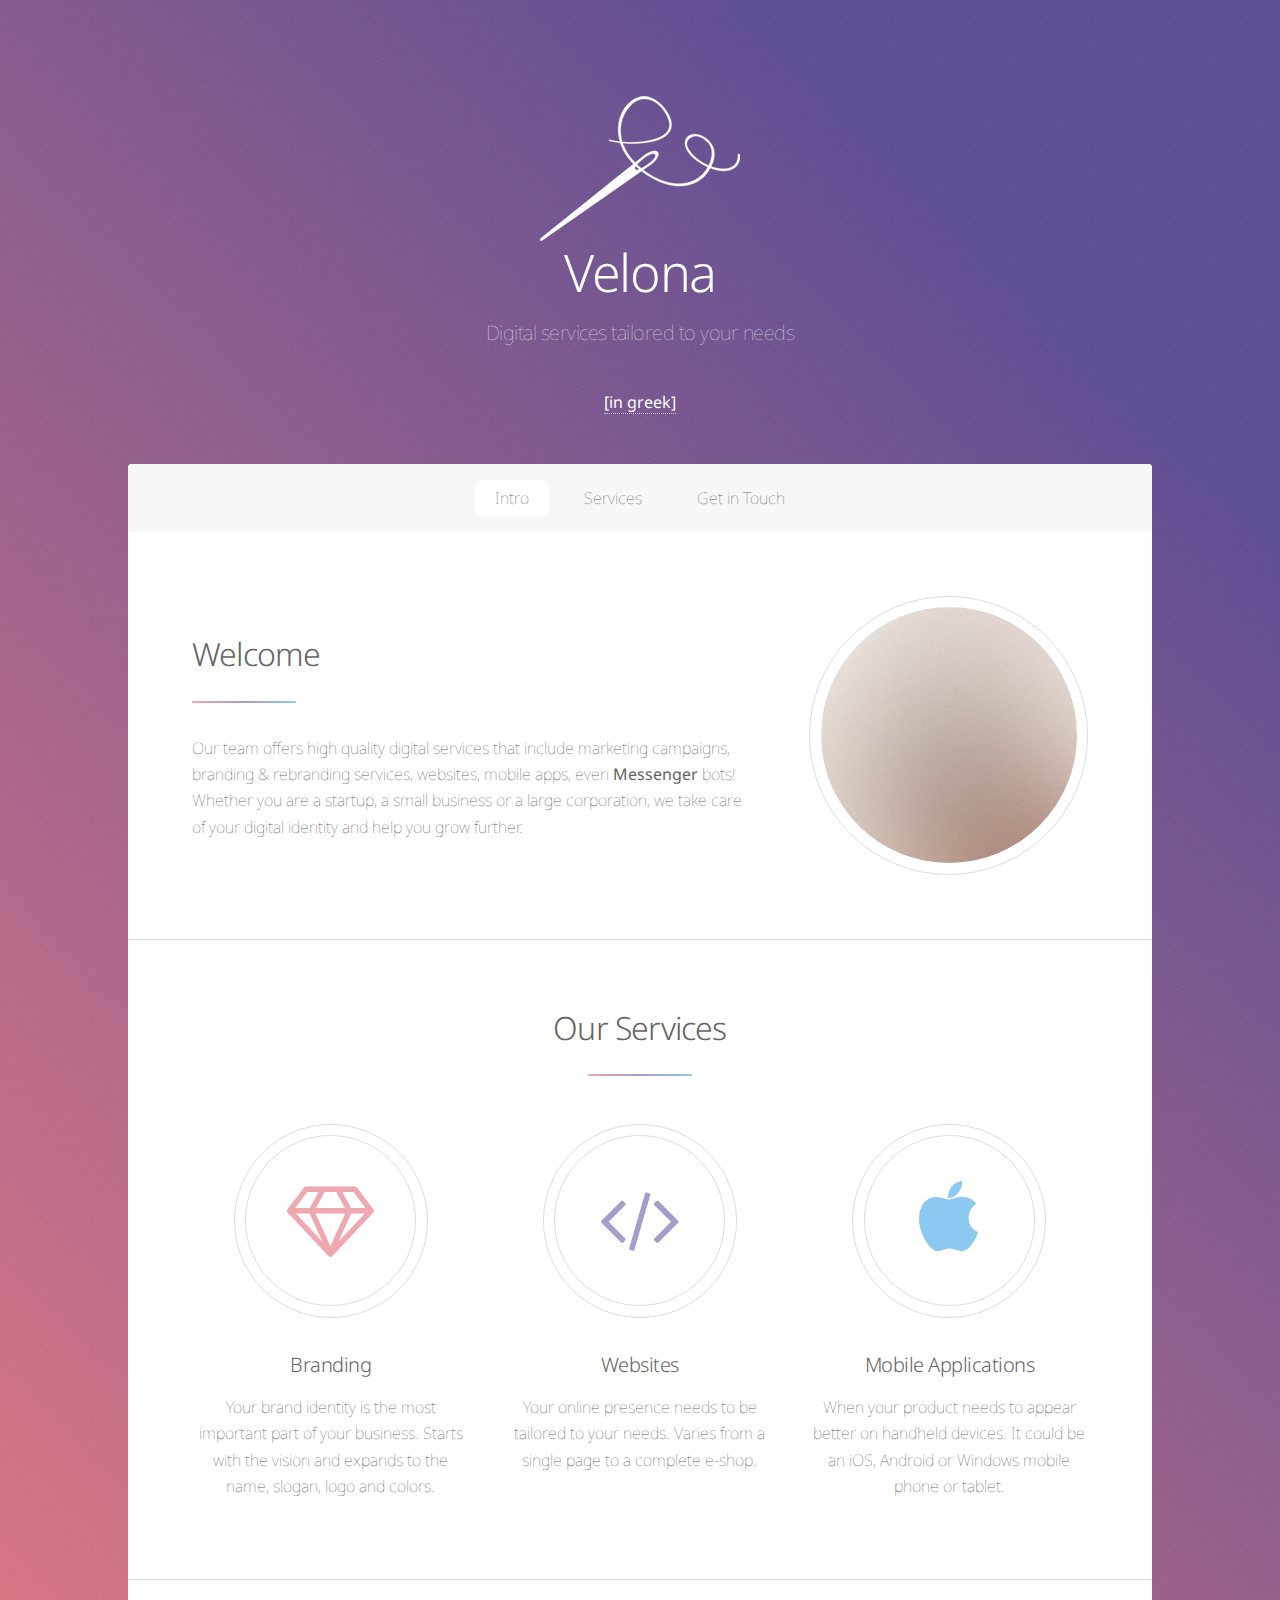
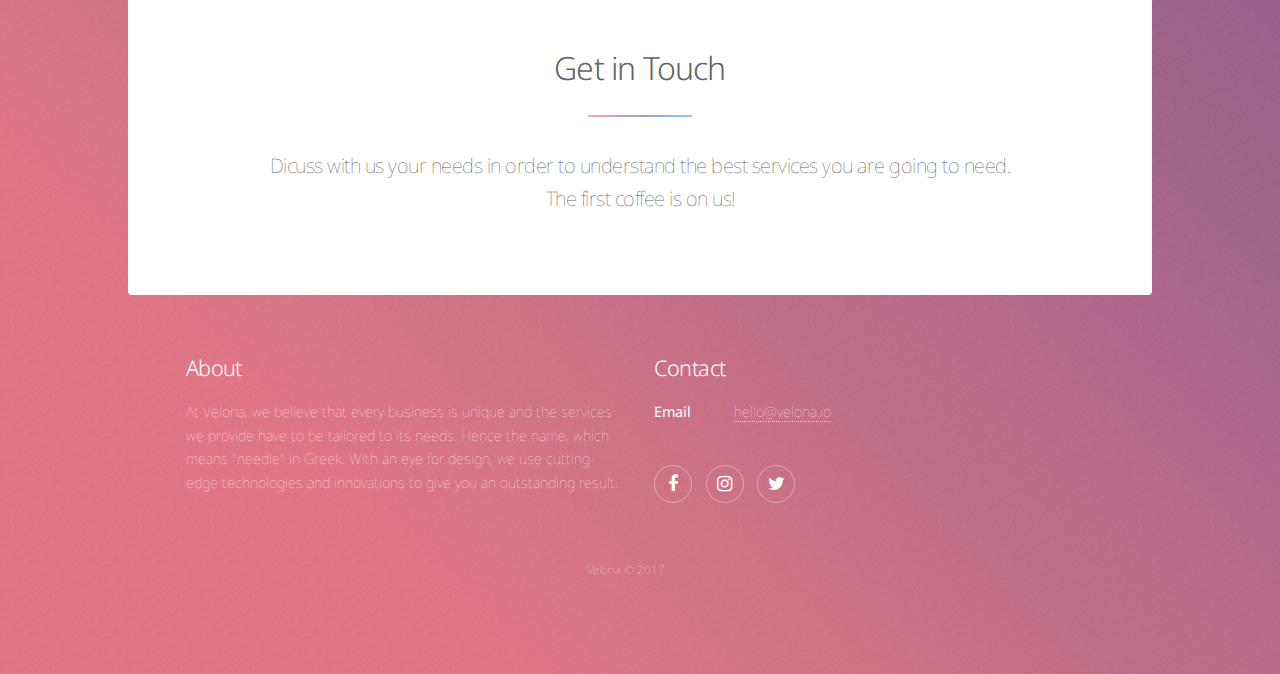
==== en/index.html @ feb86cc7 "Initial commit." ====
<!DOCTYPE HTML>
<html>
	<head>
		<title>Velona &bull; Tailored Digital Services</title>
		<meta charset="utf-8" />
		<meta name="viewport" content="width=device-width, initial-scale=1" />
		<!--[if lte IE 8]><script src="../assets/js/ie/html5shiv.js"></script><![endif]-->
		<link rel="stylesheet" href="../assets/css/main.css" />
		<!--[if lte IE 9]><link rel="stylesheet" href="../assets/css/ie9.css" /><![endif]-->
		<!--[if lte IE 8]><link rel="stylesheet" href="../assets/css/ie8.css" /><![endif]-->
	</head>
	<body>

		<!-- Wrapper -->
			<div id="wrapper">

				<!-- Header -->
					<header id="header" class="alt">
						<span class="logo"><img src="../images/logo.png" alt="" /></span>
						<h1>Velona</h1>
						<p>Digital services tailored to your needs</p>
						<a href="../index.html"><strong>[in greek]</strong></a>
					</header>

				<!-- Nav -->
					<nav id="nav">
						<ul>
							<li><a href="#intro" class="active">Intro</a></li>
							<li><a href="#first">Services</a></li>
							<li><a href="#cta">Get in Touch</a></li>
						</ul>
					</nav>

				<!-- Main -->
					<div id="main">

						<!-- Introduction -->
							<section id="intro" class="main">
								<div class="spotlight">
									<div class="content">
										<header class="major">
											<h2>Welcome</h2>
										</header>
										<p>Our team offers high quality digital services that include marketing campaigns, branding & rebranding services,
										websites, mobile apps, even <b>Messenger</b> bots! Whether you are a startup, a small business or a large corporation, we take care of your digital identity and help you grow further.</p>
									</div>
									<span class="image"><img src="../images/pic01.jpg" alt="" /></span>
								</div>
							</section>

						<!-- First Section -->
							<section id="first" class="main special">
								<header class="major">
									<h2>Our Services</h2>
								</header>
								<ul class="features">
									<li>
										<span class="icon major style1 fa-diamond"></span>
										<h3>Branding</h3>
										<p>Your brand identity is the most important part of your business. Starts with the vision and expands to the name, slogan, logo and colors.</p>
									</li>
									<li>
										<span class="icon major style3 fa-code"></span>
										<h3>Websites</h3>
										<p>Your online presence needs to be tailored to your needs. Varies from a single page to a complete e-shop.</p>
									</li>
									<li>
										<span class="icon major style5 fa-apple"></span>
										<h3>Mobile Applications</h3>
										<p>When your product needs to appear better on handheld devices. It could be an iOS, Android or Windows mobile phone or tablet.</p>
									</li>
								</ul>
								<footer class="major">
									<!-- <ul class="actions">
										<li><a href="generic.html" class="button special">Learn More</a></li>
									</ul> -->
								</footer>
							</section>

						<!-- Second Section -->

						<!-- Get Started -->
							<section id="cta" class="main special">
								<header class="major">
									<h2>Get in Touch</h2>
									<p>Dicuss with us your needs in order to understand the best services you are going to need.<br>The first coffee is on us!</p>
								</header>
								<footer class="major">
								</footer>
							</section>

					</div>

				<!-- Footer -->
					<footer id="footer">
						<section>
							<h2>About</h2>
							<p>At Velona, we believe that every business is unique and the services we provide have to be tailored to its needs. Hence the name, which means "needle" in Greek. With an eye for design, we use cutting-edge technologies and innovations to give you an outstanding result.</p>
						</section>
						<section>
							<h2>Contact</h2>
							<dl class="alt">
								<dt>Email</dt>
								<dd><a href="#">hello@velona.io</a></dd>
							</dl>
							<ul class="icons">
								<li><a href="https://www.facebook.com/velonaio" class="icon fa-facebook alt"><span class="label">Facebook</span></a></li>
								<li><a href="#" class="icon fa-instagram alt"><span class="label">Instagram</span></a></li>
								<li><a href="#" class="icon fa-twitter alt"><span class="label">Twitter</span></a></li>
							</ul>
						</section>
						<p class="copyright">Velona &copy; 2017</p>
					</footer>

			</div>

		<!-- Scripts -->
			<script src="../assets/js/jquery.min.js"></script>
			<script src="../assets/js/jquery.scrollex.min.js"></script>
			<script src="../assets/js/jquery.scrolly.min.js"></script>
			<script src="../assets/js/skel.min.js"></script>
			<script src="../assets/js/util.js"></script>
			<!--[if lte IE 8]><script src="../assets/js/ie/respond.min.js"></script><![endif]-->
			<script src="../assets/js/main.js"></script>

	</body>
</html>
---- assets/css/main.css ----
@import url(font-awesome.min.css);
@import url('https://fonts.googleapis.com/css?family=Noto+Sans');

/*
	Stellar by HTML5 UP
	html5up.net | @ajlkn
	Free for personal and commercial use under the CCA 3.0 license (html5up.net/license)
*/

/* Reset */

	html, body, div, span, applet, object, iframe, h1, h2, h3, h4, h5, h6, p, blockquote, pre, a, abbr, acronym, address, big, cite, code, del, dfn, em, img, ins, kbd, q, s, samp, small, strike, strong, sub, sup, tt, var, b, u, i, center, dl, dt, dd, ol, ul, li, fieldset, form, label, legend, table, caption, tbody, tfoot, thead, tr, th, td, article, aside, canvas, details, embed, figure, figcaption, footer, header, hgroup, menu, nav, output, ruby, section, summary, time, mark, audio, video {
		margin: 0;
		padding: 0;
		border: 0;
		font-size: 100%;
		font: inherit;
		vertical-align: baseline;
	}

	article, aside, details, figcaption, figure, footer, header, hgroup, menu, nav, section {
		display: block;
	}

	body {
		line-height: 1;
	}

	ol, ul {
		list-style: none;
	}

	blockquote, q {
		quotes: none;
	}

	blockquote:before, blockquote:after, q:before, q:after {
		content: '';
		content: none;
	}

	table {
		border-collapse: collapse;
		border-spacing: 0;
	}

	body {
		-webkit-text-size-adjust: none;
	}

/* Box Model */

	*, *:before, *:after {
		-moz-box-sizing: border-box;
		-webkit-box-sizing: border-box;
		box-sizing: border-box;
	}

/* Grid */

	.row {
		border-bottom: solid 1px transparent;
		-moz-box-sizing: border-box;
		-webkit-box-sizing: border-box;
		box-sizing: border-box;
	}

	.row > * {
		float: left;
		-moz-box-sizing: border-box;
		-webkit-box-sizing: border-box;
		box-sizing: border-box;
	}

	.row:after, .row:before {
		content: '';
		display: block;
		clear: both;
		height: 0;
	}

	.row.uniform > * > :first-child {
		margin-top: 0;
	}

	.row.uniform > * > :last-child {
		margin-bottom: 0;
	}

	.row.\30 \25 > * {
		padding: 0 0 0 0em;
	}

	.row.\30 \25 {
		margin: 0 0 -1px 0em;
	}

	.row.uniform.\30 \25 > * {
		padding: 0em 0 0 0em;
	}

	.row.uniform.\30 \25 {
		margin: 0em 0 -1px 0em;
	}

	.row > * {
		padding: 0 0 0 1.5em;
	}

	.row {
		margin: 0 0 -1px -1.5em;
	}

	.row.uniform > * {
		padding: 1.5em 0 0 1.5em;
	}

	.row.uniform {
		margin: -1.5em 0 -1px -1.5em;
	}

	.row.\32 00\25 > * {
		padding: 0 0 0 3em;
	}

	.row.\32 00\25 {
		margin: 0 0 -1px -3em;
	}

	.row.uniform.\32 00\25 > * {
		padding: 3em 0 0 3em;
	}

	.row.uniform.\32 00\25 {
		margin: -3em 0 -1px -3em;
	}

	.row.\31 50\25 > * {
		padding: 0 0 0 2.25em;
	}

	.row.\31 50\25 {
		margin: 0 0 -1px -2.25em;
	}

	.row.uniform.\31 50\25 > * {
		padding: 2.25em 0 0 2.25em;
	}

	.row.uniform.\31 50\25 {
		margin: -2.25em 0 -1px -2.25em;
	}

	.row.\35 0\25 > * {
		padding: 0 0 0 0.75em;
	}

	.row.\35 0\25 {
		margin: 0 0 -1px -0.75em;
	}

	.row.uniform.\35 0\25 > * {
		padding: 0.75em 0 0 0.75em;
	}

	.row.uniform.\35 0\25 {
		margin: -0.75em 0 -1px -0.75em;
	}

	.row.\32 5\25 > * {
		padding: 0 0 0 0.375em;
	}

	.row.\32 5\25 {
		margin: 0 0 -1px -0.375em;
	}

	.row.uniform.\32 5\25 > * {
		padding: 0.375em 0 0 0.375em;
	}

	.row.uniform.\32 5\25 {
		margin: -0.375em 0 -1px -0.375em;
	}

	.\31 2u, .\31 2u\24 {
		width: 100%;
		clear: none;
		margin-left: 0;
	}

	.\31 1u, .\31 1u\24 {
		width: 91.6666666667%;
		clear: none;
		margin-left: 0;
	}

	.\31 0u, .\31 0u\24 {
		width: 83.3333333333%;
		clear: none;
		margin-left: 0;
	}

	.\39 u, .\39 u\24 {
		width: 75%;
		clear: none;
		margin-left: 0;
	}

	.\38 u, .\38 u\24 {
		width: 66.6666666667%;
		clear: none;
		margin-left: 0;
	}

	.\37 u, .\37 u\24 {
		width: 58.3333333333%;
		clear: none;
		margin-left: 0;
	}

	.\36 u, .\36 u\24 {
		width: 50%;
		clear: none;
		margin-left: 0;
	}

	.\35 u, .\35 u\24 {
		width: 41.6666666667%;
		clear: none;
		margin-left: 0;
	}

	.\34 u, .\34 u\24 {
		width: 33.3333333333%;
		clear: none;
		margin-left: 0;
	}

	.\33 u, .\33 u\24 {
		width: 25%;
		clear: none;
		margin-left: 0;
	}

	.\32 u, .\32 u\24 {
		width: 16.6666666667%;
		clear: none;
		margin-left: 0;
	}

	.\31 u, .\31 u\24 {
		width: 8.3333333333%;
		clear: none;
		margin-left: 0;
	}

	.\31 2u\24 + *,
	.\31 1u\24 + *,
	.\31 0u\24 + *,
	.\39 u\24 + *,
	.\38 u\24 + *,
	.\37 u\24 + *,
	.\36 u\24 + *,
	.\35 u\24 + *,
	.\34 u\24 + *,
	.\33 u\24 + *,
	.\32 u\24 + *,
	.\31 u\24 + * {
		clear: left;
	}

	.\-11u {
		margin-left: 91.66667%;
	}

	.\-10u {
		margin-left: 83.33333%;
	}

	.\-9u {
		margin-left: 75%;
	}

	.\-8u {
		margin-left: 66.66667%;
	}

	.\-7u {
		margin-left: 58.33333%;
	}

	.\-6u {
		margin-left: 50%;
	}

	.\-5u {
		margin-left: 41.66667%;
	}

	.\-4u {
		margin-left: 33.33333%;
	}

	.\-3u {
		margin-left: 25%;
	}

	.\-2u {
		margin-left: 16.66667%;
	}

	.\-1u {
		margin-left: 8.33333%;
	}

	@media screen and (max-width: 1680px) {

		.row > * {
			padding: 0 0 0 1.5em;
		}

		.row {
			margin: 0 0 -1px -1.5em;
		}

		.row.uniform > * {
			padding: 1.5em 0 0 1.5em;
		}

		.row.uniform {
			margin: -1.5em 0 -1px -1.5em;
		}

		.row.\32 00\25 > * {
			padding: 0 0 0 3em;
		}

		.row.\32 00\25 {
			margin: 0 0 -1px -3em;
		}

		.row.uniform.\32 00\25 > * {
			padding: 3em 0 0 3em;
		}

		.row.uniform.\32 00\25 {
			margin: -3em 0 -1px -3em;
		}

		.row.\31 50\25 > * {
			padding: 0 0 0 2.25em;
		}

		.row.\31 50\25 {
			margin: 0 0 -1px -2.25em;
		}

		.row.uniform.\31 50\25 > * {
			padding: 2.25em 0 0 2.25em;
		}

		.row.uniform.\31 50\25 {
			margin: -2.25em 0 -1px -2.25em;
		}

		.row.\35 0\25 > * {
			padding: 0 0 0 0.75em;
		}

		.row.\35 0\25 {
			margin: 0 0 -1px -0.75em;
		}

		.row.uniform.\35 0\25 > * {
			padding: 0.75em 0 0 0.75em;
		}

		.row.uniform.\35 0\25 {
			margin: -0.75em 0 -1px -0.75em;
		}

		.row.\32 5\25 > * {
			padding: 0 0 0 0.375em;
		}

		.row.\32 5\25 {
			margin: 0 0 -1px -0.375em;
		}

		.row.uniform.\32 5\25 > * {
			padding: 0.375em 0 0 0.375em;
		}

		.row.uniform.\32 5\25 {
			margin: -0.375em 0 -1px -0.375em;
		}

		.\31 2u\28xlarge\29, .\31 2u\24\28xlarge\29 {
			width: 100%;
			clear: none;
			margin-left: 0;
		}

		.\31 1u\28xlarge\29, .\31 1u\24\28xlarge\29 {
			width: 91.6666666667%;
			clear: none;
			margin-left: 0;
		}

		.\31 0u\28xlarge\29, .\31 0u\24\28xlarge\29 {
			width: 83.3333333333%;
			clear: none;
			margin-left: 0;
		}

		.\39 u\28xlarge\29, .\39 u\24\28xlarge\29 {
			width: 75%;
			clear: none;
			margin-left: 0;
		}

		.\38 u\28xlarge\29, .\38 u\24\28xlarge\29 {
			width: 66.6666666667%;
			clear: none;
			margin-left: 0;
		}

		.\37 u\28xlarge\29, .\37 u\24\28xlarge\29 {
			width: 58.3333333333%;
			clear: none;
			margin-left: 0;
		}

		.\36 u\28xlarge\29, .\36 u\24\28xlarge\29 {
			width: 50%;
			clear: none;
			margin-left: 0;
		}

		.\35 u\28xlarge\29, .\35 u\24\28xlarge\29 {
			width: 41.6666666667%;
			clear: none;
			margin-left: 0;
		}

		.\34 u\28xlarge\29, .\34 u\24\28xlarge\29 {
			width: 33.3333333333%;
			clear: none;
			margin-left: 0;
		}

		.\33 u\28xlarge\29, .\33 u\24\28xlarge\29 {
			width: 25%;
			clear: none;
			margin-left: 0;
		}

		.\32 u\28xlarge\29, .\32 u\24\28xlarge\29 {
			width: 16.6666666667%;
			clear: none;
			margin-left: 0;
		}

		.\31 u\28xlarge\29, .\31 u\24\28xlarge\29 {
			width: 8.3333333333%;
			clear: none;
			margin-left: 0;
		}

		.\31 2u\24\28xlarge\29 + *,
		.\31 1u\24\28xlarge\29 + *,
		.\31 0u\24\28xlarge\29 + *,
		.\39 u\24\28xlarge\29 + *,
		.\38 u\24\28xlarge\29 + *,
		.\37 u\24\28xlarge\29 + *,
		.\36 u\24\28xlarge\29 + *,
		.\35 u\24\28xlarge\29 + *,
		.\34 u\24\28xlarge\29 + *,
		.\33 u\24\28xlarge\29 + *,
		.\32 u\24\28xlarge\29 + *,
		.\31 u\24\28xlarge\29 + * {
			clear: left;
		}

		.\-11u\28xlarge\29 {
			margin-left: 91.66667%;
		}

		.\-10u\28xlarge\29 {
			margin-left: 83.33333%;
		}

		.\-9u\28xlarge\29 {
			margin-left: 75%;
		}

		.\-8u\28xlarge\29 {
			margin-left: 66.66667%;
		}

		.\-7u\28xlarge\29 {
			margin-left: 58.33333%;
		}

		.\-6u\28xlarge\29 {
			margin-left: 50%;
		}

		.\-5u\28xlarge\29 {
			margin-left: 41.66667%;
		}

		.\-4u\28xlarge\29 {
			margin-left: 33.33333%;
		}

		.\-3u\28xlarge\29 {
			margin-left: 25%;
		}

		.\-2u\28xlarge\29 {
			margin-left: 16.66667%;
		}

		.\-1u\28xlarge\29 {
			margin-left: 8.33333%;
		}

	}

	@media screen and (max-width: 1280px) {

		.row > * {
			padding: 0 0 0 1.5em;
		}

		.row {
			margin: 0 0 -1px -1.5em;
		}

		.row.uniform > * {
			padding: 1.5em 0 0 1.5em;
		}

		.row.uniform {
			margin: -1.5em 0 -1px -1.5em;
		}

		.row.\32 00\25 > * {
			padding: 0 0 0 3em;
		}

		.row.\32 00\25 {
			margin: 0 0 -1px -3em;
		}

		.row.uniform.\32 00\25 > * {
			padding: 3em 0 0 3em;
		}

		.row.uniform.\32 00\25 {
			margin: -3em 0 -1px -3em;
		}

		.row.\31 50\25 > * {
			padding: 0 0 0 2.25em;
		}

		.row.\31 50\25 {
			margin: 0 0 -1px -2.25em;
		}

		.row.uniform.\31 50\25 > * {
			padding: 2.25em 0 0 2.25em;
		}

		.row.uniform.\31 50\25 {
			margin: -2.25em 0 -1px -2.25em;
		}

		.row.\35 0\25 > * {
			padding: 0 0 0 0.75em;
		}

		.row.\35 0\25 {
			margin: 0 0 -1px -0.75em;
		}

		.row.uniform.\35 0\25 > * {
			padding: 0.75em 0 0 0.75em;
		}

		.row.uniform.\35 0\25 {
			margin: -0.75em 0 -1px -0.75em;
		}

		.row.\32 5\25 > * {
			padding: 0 0 0 0.375em;
		}

		.row.\32 5\25 {
			margin: 0 0 -1px -0.375em;
		}

		.row.uniform.\32 5\25 > * {
			padding: 0.375em 0 0 0.375em;
		}

		.row.uniform.\32 5\25 {
			margin: -0.375em 0 -1px -0.375em;
		}

		.\31 2u\28large\29, .\31 2u\24\28large\29 {
			width: 100%;
			clear: none;
			margin-left: 0;
		}

		.\31 1u\28large\29, .\31 1u\24\28large\29 {
			width: 91.6666666667%;
			clear: none;
			margin-left: 0;
		}

		.\31 0u\28large\29, .\31 0u\24\28large\29 {
			width: 83.3333333333%;
			clear: none;
			margin-left: 0;
		}

		.\39 u\28large\29, .\39 u\24\28large\29 {
			width: 75%;
			clear: none;
			margin-left: 0;
		}

		.\38 u\28large\29, .\38 u\24\28large\29 {
			width: 66.6666666667%;
			clear: none;
			margin-left: 0;
		}

		.\37 u\28large\29, .\37 u\24\28large\29 {
			width: 58.3333333333%;
			clear: none;
			margin-left: 0;
		}

		.\36 u\28large\29, .\36 u\24\28large\29 {
			width: 50%;
			clear: none;
			margin-left: 0;
		}

		.\35 u\28large\29, .\35 u\24\28large\29 {
			width: 41.6666666667%;
			clear: none;
			margin-left: 0;
		}

		.\34 u\28large\29, .\34 u\24\28large\29 {
			width: 33.3333333333%;
			clear: none;
			margin-left: 0;
		}

		.\33 u\28large\29, .\33 u\24\28large\29 {
			width: 25%;
			clear: none;
			margin-left: 0;
		}

		.\32 u\28large\29, .\32 u\24\28large\29 {
			width: 16.6666666667%;
			clear: none;
			margin-left: 0;
		}

		.\31 u\28large\29, .\31 u\24\28large\29 {
			width: 8.3333333333%;
			clear: none;
			margin-left: 0;
		}

		.\31 2u\24\28large\29 + *,
		.\31 1u\24\28large\29 + *,
		.\31 0u\24\28large\29 + *,
		.\39 u\24\28large\29 + *,
		.\38 u\24\28large\29 + *,
		.\37 u\24\28large\29 + *,
		.\36 u\24\28large\29 + *,
		.\35 u\24\28large\29 + *,
		.\34 u\24\28large\29 + *,
		.\33 u\24\28large\29 + *,
		.\32 u\24\28large\29 + *,
		.\31 u\24\28large\29 + * {
			clear: left;
		}

		.\-11u\28large\29 {
			margin-left: 91.66667%;
		}

		.\-10u\28large\29 {
			margin-left: 83.33333%;
		}

		.\-9u\28large\29 {
			margin-left: 75%;
		}

		.\-8u\28large\29 {
			margin-left: 66.66667%;
		}

		.\-7u\28large\29 {
			margin-left: 58.33333%;
		}

		.\-6u\28large\29 {
			margin-left: 50%;
		}

		.\-5u\28large\29 {
			margin-left: 41.66667%;
		}

		.\-4u\28large\29 {
			margin-left: 33.33333%;
		}

		.\-3u\28large\29 {
			margin-left: 25%;
		}

		.\-2u\28large\29 {
			margin-left: 16.66667%;
		}

		.\-1u\28large\29 {
			margin-left: 8.33333%;
		}

	}

	@media screen and (max-width: 980px) {

		.row > * {
			padding: 0 0 0 1.5em;
		}

		.row {
			margin: 0 0 -1px -1.5em;
		}

		.row.uniform > * {
			padding: 1.5em 0 0 1.5em;
		}

		.row.uniform {
			margin: -1.5em 0 -1px -1.5em;
		}

		.row.\32 00\25 > * {
			padding: 0 0 0 3em;
		}

		.row.\32 00\25 {
			margin: 0 0 -1px -3em;
		}

		.row.uniform.\32 00\25 > * {
			padding: 3em 0 0 3em;
		}

		.row.uniform.\32 00\25 {
			margin: -3em 0 -1px -3em;
		}

		.row.\31 50\25 > * {
			padding: 0 0 0 2.25em;
		}

		.row.\31 50\25 {
			margin: 0 0 -1px -2.25em;
		}

		.row.uniform.\31 50\25 > * {
			padding: 2.25em 0 0 2.25em;
		}

		.row.uniform.\31 50\25 {
			margin: -2.25em 0 -1px -2.25em;
		}

		.row.\35 0\25 > * {
			padding: 0 0 0 0.75em;
		}

		.row.\35 0\25 {
			margin: 0 0 -1px -0.75em;
		}

		.row.uniform.\35 0\25 > * {
			padding: 0.75em 0 0 0.75em;
		}

		.row.uniform.\35 0\25 {
			margin: -0.75em 0 -1px -0.75em;
		}

		.row.\32 5\25 > * {
			padding: 0 0 0 0.375em;
		}

		.row.\32 5\25 {
			margin: 0 0 -1px -0.375em;
		}

		.row.uniform.\32 5\25 > * {
			padding: 0.375em 0 0 0.375em;
		}

		.row.uniform.\32 5\25 {
			margin: -0.375em 0 -1px -0.375em;
		}

		.\31 2u\28medium\29, .\31 2u\24\28medium\29 {
			width: 100%;
			clear: none;
			margin-left: 0;
		}

		.\31 1u\28medium\29, .\31 1u\24\28medium\29 {
			width: 91.6666666667%;
			clear: none;
			margin-left: 0;
		}

		.\31 0u\28medium\29, .\31 0u\24\28medium\29 {
			width: 83.3333333333%;
			clear: none;
			margin-left: 0;
		}

		.\39 u\28medium\29, .\39 u\24\28medium\29 {
			width: 75%;
			clear: none;
			margin-left: 0;
		}

		.\38 u\28medium\29, .\38 u\24\28medium\29 {
			width: 66.6666666667%;
			clear: none;
			margin-left: 0;
		}

		.\37 u\28medium\29, .\37 u\24\28medium\29 {
			width: 58.3333333333%;
			clear: none;
			margin-left: 0;
		}

		.\36 u\28medium\29, .\36 u\24\28medium\29 {
			width: 50%;
			clear: none;
			margin-left: 0;
		}

		.\35 u\28medium\29, .\35 u\24\28medium\29 {
			width: 41.6666666667%;
			clear: none;
			margin-left: 0;
		}

		.\34 u\28medium\29, .\34 u\24\28medium\29 {
			width: 33.3333333333%;
			clear: none;
			margin-left: 0;
		}

		.\33 u\28medium\29, .\33 u\24\28medium\29 {
			width: 25%;
			clear: none;
			margin-left: 0;
		}

		.\32 u\28medium\29, .\32 u\24\28medium\29 {
			width: 16.6666666667%;
			clear: none;
			margin-left: 0;
		}

		.\31 u\28medium\29, .\31 u\24\28medium\29 {
			width: 8.3333333333%;
			clear: none;
			margin-left: 0;
		}

		.\31 2u\24\28medium\29 + *,
		.\31 1u\24\28medium\29 + *,
		.\31 0u\24\28medium\29 + *,
		.\39 u\24\28medium\29 + *,
		.\38 u\24\28medium\29 + *,
		.\37 u\24\28medium\29 + *,
		.\36 u\24\28medium\29 + *,
		.\35 u\24\28medium\29 + *,
		.\34 u\24\28medium\29 + *,
		.\33 u\24\28medium\29 + *,
		.\32 u\24\28medium\29 + *,
		.\31 u\24\28medium\29 + * {
			clear: left;
		}

		.\-11u\28medium\29 {
			margin-left: 91.66667%;
		}

		.\-10u\28medium\29 {
			margin-left: 83.33333%;
		}

		.\-9u\28medium\29 {
			margin-left: 75%;
		}

		.\-8u\28medium\29 {
			margin-left: 66.66667%;
		}

		.\-7u\28medium\29 {
			margin-left: 58.33333%;
		}

		.\-6u\28medium\29 {
			margin-left: 50%;
		}

		.\-5u\28medium\29 {
			margin-left: 41.66667%;
		}

		.\-4u\28medium\29 {
			margin-left: 33.33333%;
		}

		.\-3u\28medium\29 {
			margin-left: 25%;
		}

		.\-2u\28medium\29 {
			margin-left: 16.66667%;
		}

		.\-1u\28medium\29 {
			margin-left: 8.33333%;
		}

	}

	@media screen and (max-width: 736px) {

		.row > * {
			padding: 0 0 0 1em;
		}

		.row {
			margin: 0 0 -1px -1em;
		}

		.row.uniform > * {
			padding: 1em 0 0 1em;
		}

		.row.uniform {
			margin: -1em 0 -1px -1em;
		}

		.row.\32 00\25 > * {
			padding: 0 0 0 2em;
		}

		.row.\32 00\25 {
			margin: 0 0 -1px -2em;
		}

		.row.uniform.\32 00\25 > * {
			padding: 2em 0 0 2em;
		}

		.row.uniform.\32 00\25 {
			margin: -2em 0 -1px -2em;
		}

		.row.\31 50\25 > * {
			padding: 0 0 0 1.5em;
		}

		.row.\31 50\25 {
			margin: 0 0 -1px -1.5em;
		}

		.row.uniform.\31 50\25 > * {
			padding: 1.5em 0 0 1.5em;
		}

		.row.uniform.\31 50\25 {
			margin: -1.5em 0 -1px -1.5em;
		}

		.row.\35 0\25 > * {
			padding: 0 0 0 0.5em;
		}

		.row.\35 0\25 {
			margin: 0 0 -1px -0.5em;
		}

		.row.uniform.\35 0\25 > * {
			padding: 0.5em 0 0 0.5em;
		}

		.row.uniform.\35 0\25 {
			margin: -0.5em 0 -1px -0.5em;
		}

		.row.\32 5\25 > * {
			padding: 0 0 0 0.25em;
		}

		.row.\32 5\25 {
			margin: 0 0 -1px -0.25em;
		}

		.row.uniform.\32 5\25 > * {
			padding: 0.25em 0 0 0.25em;
		}

		.row.uniform.\32 5\25 {
			margin: -0.25em 0 -1px -0.25em;
		}

		.\31 2u\28small\29, .\31 2u\24\28small\29 {
			width: 100%;
			clear: none;
			margin-left: 0;
		}

		.\31 1u\28small\29, .\31 1u\24\28small\29 {
			width: 91.6666666667%;
			clear: none;
			margin-left: 0;
		}

		.\31 0u\28small\29, .\31 0u\24\28small\29 {
			width: 83.3333333333%;
			clear: none;
			margin-left: 0;
		}

		.\39 u\28small\29, .\39 u\24\28small\29 {
			width: 75%;
			clear: none;
			margin-left: 0;
		}

		.\38 u\28small\29, .\38 u\24\28small\29 {
			width: 66.6666666667%;
			clear: none;
			margin-left: 0;
		}

		.\37 u\28small\29, .\37 u\24\28small\29 {
			width: 58.3333333333%;
			clear: none;
			margin-left: 0;
		}

		.\36 u\28small\29, .\36 u\24\28small\29 {
			width: 50%;
			clear: none;
			margin-left: 0;
		}

		.\35 u\28small\29, .\35 u\24\28small\29 {
			width: 41.6666666667%;
			clear: none;
			margin-left: 0;
		}

		.\34 u\28small\29, .\34 u\24\28small\29 {
			width: 33.3333333333%;
			clear: none;
			margin-left: 0;
		}

		.\33 u\28small\29, .\33 u\24\28small\29 {
			width: 25%;
			clear: none;
			margin-left: 0;
		}

		.\32 u\28small\29, .\32 u\24\28small\29 {
			width: 16.6666666667%;
			clear: none;
			margin-left: 0;
		}

		.\31 u\28small\29, .\31 u\24\28small\29 {
			width: 8.3333333333%;
			clear: none;
			margin-left: 0;
		}

		.\31 2u\24\28small\29 + *,
		.\31 1u\24\28small\29 + *,
		.\31 0u\24\28small\29 + *,
		.\39 u\24\28small\29 + *,
		.\38 u\24\28small\29 + *,
		.\37 u\24\28small\29 + *,
		.\36 u\24\28small\29 + *,
		.\35 u\24\28small\29 + *,
		.\34 u\24\28small\29 + *,
		.\33 u\24\28small\29 + *,
		.\32 u\24\28small\29 + *,
		.\31 u\24\28small\29 + * {
			clear: left;
		}

		.\-11u\28small\29 {
			margin-left: 91.66667%;
		}

		.\-10u\28small\29 {
			margin-left: 83.33333%;
		}

		.\-9u\28small\29 {
			margin-left: 75%;
		}

		.\-8u\28small\29 {
			margin-left: 66.66667%;
		}

		.\-7u\28small\29 {
			margin-left: 58.33333%;
		}

		.\-6u\28small\29 {
			margin-left: 50%;
		}

		.\-5u\28small\29 {
			margin-left: 41.66667%;
		}

		.\-4u\28small\29 {
			margin-left: 33.33333%;
		}

		.\-3u\28small\29 {
			margin-left: 25%;
		}

		.\-2u\28small\29 {
			margin-left: 16.66667%;
		}

		.\-1u\28small\29 {
			margin-left: 8.33333%;
		}

	}

	@media screen and (max-width: 480px) {

		.row > * {
			padding: 0 0 0 1em;
		}

		.row {
			margin: 0 0 -1px -1em;
		}

		.row.uniform > * {
			padding: 1em 0 0 1em;
		}

		.row.uniform {
			margin: -1em 0 -1px -1em;
		}

		.row.\32 00\25 > * {
			padding: 0 0 0 2em;
		}

		.row.\32 00\25 {
			margin: 0 0 -1px -2em;
		}

		.row.uniform.\32 00\25 > * {
			padding: 2em 0 0 2em;
		}

		.row.uniform.\32 00\25 {
			margin: -2em 0 -1px -2em;
		}

		.row.\31 50\25 > * {
			padding: 0 0 0 1.5em;
		}

		.row.\31 50\25 {
			margin: 0 0 -1px -1.5em;
		}

		.row.uniform.\31 50\25 > * {
			padding: 1.5em 0 0 1.5em;
		}

		.row.uniform.\31 50\25 {
			margin: -1.5em 0 -1px -1.5em;
		}

		.row.\35 0\25 > * {
			padding: 0 0 0 0.5em;
		}

		.row.\35 0\25 {
			margin: 0 0 -1px -0.5em;
		}

		.row.uniform.\35 0\25 > * {
			padding: 0.5em 0 0 0.5em;
		}

		.row.uniform.\35 0\25 {
			margin: -0.5em 0 -1px -0.5em;
		}

		.row.\32 5\25 > * {
			padding: 0 0 0 0.25em;
		}

		.row.\32 5\25 {
			margin: 0 0 -1px -0.25em;
		}

		.row.uniform.\32 5\25 > * {
			padding: 0.25em 0 0 0.25em;
		}

		.row.uniform.\32 5\25 {
			margin: -0.25em 0 -1px -0.25em;
		}

		.\31 2u\28xsmall\29, .\31 2u\24\28xsmall\29 {
			width: 100%;
			clear: none;
			margin-left: 0;
		}

		.\31 1u\28xsmall\29, .\31 1u\24\28xsmall\29 {
			width: 91.6666666667%;
			clear: none;
			margin-left: 0;
		}

		.\31 0u\28xsmall\29, .\31 0u\24\28xsmall\29 {
			width: 83.3333333333%;
			clear: none;
			margin-left: 0;
		}

		.\39 u\28xsmall\29, .\39 u\24\28xsmall\29 {
			width: 75%;
			clear: none;
			margin-left: 0;
		}

		.\38 u\28xsmall\29, .\38 u\24\28xsmall\29 {
			width: 66.6666666667%;
			clear: none;
			margin-left: 0;
		}

		.\37 u\28xsmall\29, .\37 u\24\28xsmall\29 {
			width: 58.3333333333%;
			clear: none;
			margin-left: 0;
		}

		.\36 u\28xsmall\29, .\36 u\24\28xsmall\29 {
			width: 50%;
			clear: none;
			margin-left: 0;
		}

		.\35 u\28xsmall\29, .\35 u\24\28xsmall\29 {
			width: 41.6666666667%;
			clear: none;
			margin-left: 0;
		}

		.\34 u\28xsmall\29, .\34 u\24\28xsmall\29 {
			width: 33.3333333333%;
			clear: none;
			margin-left: 0;
		}

		.\33 u\28xsmall\29, .\33 u\24\28xsmall\29 {
			width: 25%;
			clear: none;
			margin-left: 0;
		}

		.\32 u\28xsmall\29, .\32 u\24\28xsmall\29 {
			width: 16.6666666667%;
			clear: none;
			margin-left: 0;
		}

		.\31 u\28xsmall\29, .\31 u\24\28xsmall\29 {
			width: 8.3333333333%;
			clear: none;
			margin-left: 0;
		}

		.\31 2u\24\28xsmall\29 + *,
		.\31 1u\24\28xsmall\29 + *,
		.\31 0u\24\28xsmall\29 + *,
		.\39 u\24\28xsmall\29 + *,
		.\38 u\24\28xsmall\29 + *,
		.\37 u\24\28xsmall\29 + *,
		.\36 u\24\28xsmall\29 + *,
		.\35 u\24\28xsmall\29 + *,
		.\34 u\24\28xsmall\29 + *,
		.\33 u\24\28xsmall\29 + *,
		.\32 u\24\28xsmall\29 + *,
		.\31 u\24\28xsmall\29 + * {
			clear: left;
		}

		.\-11u\28xsmall\29 {
			margin-left: 91.66667%;
		}

		.\-10u\28xsmall\29 {
			margin-left: 83.33333%;
		}

		.\-9u\28xsmall\29 {
			margin-left: 75%;
		}

		.\-8u\28xsmall\29 {
			margin-left: 66.66667%;
		}

		.\-7u\28xsmall\29 {
			margin-left: 58.33333%;
		}

		.\-6u\28xsmall\29 {
			margin-left: 50%;
		}

		.\-5u\28xsmall\29 {
			margin-left: 41.66667%;
		}

		.\-4u\28xsmall\29 {
			margin-left: 33.33333%;
		}

		.\-3u\28xsmall\29 {
			margin-left: 25%;
		}

		.\-2u\28xsmall\29 {
			margin-left: 16.66667%;
		}

		.\-1u\28xsmall\29 {
			margin-left: 8.33333%;
		}

	}

	@media screen and (max-width: 360px) {

		.row > * {
			padding: 0 0 0 1em;
		}

		.row {
			margin: 0 0 -1px -1em;
		}

		.row.uniform > * {
			padding: 1em 0 0 1em;
		}

		.row.uniform {
			margin: -1em 0 -1px -1em;
		}

		.row.\32 00\25 > * {
			padding: 0 0 0 2em;
		}

		.row.\32 00\25 {
			margin: 0 0 -1px -2em;
		}

		.row.uniform.\32 00\25 > * {
			padding: 2em 0 0 2em;
		}

		.row.uniform.\32 00\25 {
			margin: -2em 0 -1px -2em;
		}

		.row.\31 50\25 > * {
			padding: 0 0 0 1.5em;
		}

		.row.\31 50\25 {
			margin: 0 0 -1px -1.5em;
		}

		.row.uniform.\31 50\25 > * {
			padding: 1.5em 0 0 1.5em;
		}

		.row.uniform.\31 50\25 {
			margin: -1.5em 0 -1px -1.5em;
		}

		.row.\35 0\25 > * {
			padding: 0 0 0 0.5em;
		}

		.row.\35 0\25 {
			margin: 0 0 -1px -0.5em;
		}

		.row.uniform.\35 0\25 > * {
			padding: 0.5em 0 0 0.5em;
		}

		.row.uniform.\35 0\25 {
			margin: -0.5em 0 -1px -0.5em;
		}

		.row.\32 5\25 > * {
			padding: 0 0 0 0.25em;
		}

		.row.\32 5\25 {
			margin: 0 0 -1px -0.25em;
		}

		.row.uniform.\32 5\25 > * {
			padding: 0.25em 0 0 0.25em;
		}

		.row.uniform.\32 5\25 {
			margin: -0.25em 0 -1px -0.25em;
		}

		.\31 2u\28xxsmall\29, .\31 2u\24\28xxsmall\29 {
			width: 100%;
			clear: none;
			margin-left: 0;
		}

		.\31 1u\28xxsmall\29, .\31 1u\24\28xxsmall\29 {
			width: 91.6666666667%;
			clear: none;
			margin-left: 0;
		}

		.\31 0u\28xxsmall\29, .\31 0u\24\28xxsmall\29 {
			width: 83.3333333333%;
			clear: none;
			margin-left: 0;
		}

		.\39 u\28xxsmall\29, .\39 u\24\28xxsmall\29 {
			width: 75%;
			clear: none;
			margin-left: 0;
		}

		.\38 u\28xxsmall\29, .\38 u\24\28xxsmall\29 {
			width: 66.6666666667%;
			clear: none;
			margin-left: 0;
		}

		.\37 u\28xxsmall\29, .\37 u\24\28xxsmall\29 {
			width: 58.3333333333%;
			clear: none;
			margin-left: 0;
		}

		.\36 u\28xxsmall\29, .\36 u\24\28xxsmall\29 {
			width: 50%;
			clear: none;
			margin-left: 0;
		}

		.\35 u\28xxsmall\29, .\35 u\24\28xxsmall\29 {
			width: 41.6666666667%;
			clear: none;
			margin-left: 0;
		}

		.\34 u\28xxsmall\29, .\34 u\24\28xxsmall\29 {
			width: 33.3333333333%;
			clear: none;
			margin-left: 0;
		}

		.\33 u\28xxsmall\29, .\33 u\24\28xxsmall\29 {
			width: 25%;
			clear: none;
			margin-left: 0;
		}

		.\32 u\28xxsmall\29, .\32 u\24\28xxsmall\29 {
			width: 16.6666666667%;
			clear: none;
			margin-left: 0;
		}

		.\31 u\28xxsmall\29, .\31 u\24\28xxsmall\29 {
			width: 8.3333333333%;
			clear: none;
			margin-left: 0;
		}

		.\31 2u\24\28xxsmall\29 + *,
		.\31 1u\24\28xxsmall\29 + *,
		.\31 0u\24\28xxsmall\29 + *,
		.\39 u\24\28xxsmall\29 + *,
		.\38 u\24\28xxsmall\29 + *,
		.\37 u\24\28xxsmall\29 + *,
		.\36 u\24\28xxsmall\29 + *,
		.\35 u\24\28xxsmall\29 + *,
		.\34 u\24\28xxsmall\29 + *,
		.\33 u\24\28xxsmall\29 + *,
		.\32 u\24\28xxsmall\29 + *,
		.\31 u\24\28xxsmall\29 + * {
			clear: left;
		}

		.\-11u\28xxsmall\29 {
			margin-left: 91.66667%;
		}

		.\-10u\28xxsmall\29 {
			margin-left: 83.33333%;
		}

		.\-9u\28xxsmall\29 {
			margin-left: 75%;
		}

		.\-8u\28xxsmall\29 {
			margin-left: 66.66667%;
		}

		.\-7u\28xxsmall\29 {
			margin-left: 58.33333%;
		}

		.\-6u\28xxsmall\29 {
			margin-left: 50%;
		}

		.\-5u\28xxsmall\29 {
			margin-left: 41.66667%;
		}

		.\-4u\28xxsmall\29 {
			margin-left: 33.33333%;
		}

		.\-3u\28xxsmall\29 {
			margin-left: 25%;
		}

		.\-2u\28xxsmall\29 {
			margin-left: 16.66667%;
		}

		.\-1u\28xxsmall\29 {
			margin-left: 8.33333%;
		}

	}

/* Basic */

	@-ms-viewport {
		width: device-width;
	}

	body {
		-ms-overflow-style: scrollbar;
	}

	@media screen and (max-width: 480px) {

		html, body {
			min-width: 320px;
		}

	}

	body {
		background-color: #935d8c;
		background-image: url("images/overlay.png"), -moz-linear-gradient(45deg, #e37682 15%, #5f4d93 85%);
		background-image: url("images/overlay.png"), -webkit-linear-gradient(45deg, #e37682 15%, #5f4d93 85%);
		background-image: url("images/overlay.png"), -ms-linear-gradient(45deg, #e37682 15%, #5f4d93 85%);
		background-image: url("images/overlay.png"), linear-gradient(45deg, #e37682 15%, #5f4d93 85%);
	}

		body.is-loading *, body.is-loading *:before, body.is-loading *:after {
			-moz-animation: none !important;
			-webkit-animation: none !important;
			-ms-animation: none !important;
			animation: none !important;
			-moz-transition: none !important;
			-webkit-transition: none !important;
			-ms-transition: none !important;
			transition: none !important;
		}

/* Type */

	body {
		background-color: #935d8c;
		color: rgba(255, 255, 255, 0.65);
	}

	body, input, select, textarea {
  	    font-family: 'Noto Sans', sans-serif;
		font-size: 15pt;
		font-weight: 100;
		line-height: 1.65;
	}

		@media screen and (max-width: 1680px) {

			body, input, select, textarea {
				font-size: 14pt;
			}

		}

		@media screen and (max-width: 1280px) {

			body, input, select, textarea {
				font-size: 12pt;
			}

		}

		@media screen and (max-width: 360px) {

			body, input, select, textarea {
				font-size: 11pt;
			}

		}

	a {
		-moz-transition: color 0.2s ease, border-bottom 0.2s ease;
		-webkit-transition: color 0.2s ease, border-bottom 0.2s ease;
		-ms-transition: color 0.2s ease, border-bottom 0.2s ease;
		transition: color 0.2s ease, border-bottom 0.2s ease;
		text-decoration: none;
		border-bottom: dotted 1px;
		color: inherit;
	}

		a:hover {
			border-bottom-color: transparent;
		}

	strong, b {
		font-weight: 400;
	}

	em, i {
		font-style: italic;
	}

	p {
		margin: 0 0 2em 0;
	}

		p.content {
			-moz-columns: 20em 2;
			-webkit-columns: 20em 2;
			-ms-columns: 20em 2;
			columns: 20em 2;
			-moz-column-gap: 2em;
			-webkit-column-gap: 2em;
			-ms-column-gap: 2em;
			column-gap: 2em;
			text-align: justify;
		}

	h1, h2, h3, h4, h5, h6 {
		font-weight: 300;
		line-height: 1.5;
		margin: 0 0 0.7em 0;
		letter-spacing: -0.025em;
	}

		h1 a, h2 a, h3 a, h4 a, h5 a, h6 a {
			color: inherit;
			text-decoration: none;
		}

	h1 {
		font-size: 2.5em;
		line-height: 1.2;
	}

	h2 {
		font-size: 1.5em;
	}

	h3 {
		font-size: 1.25em;
	}

	h4 {
		font-size: 1.1em;
	}

	h5 {
		font-size: 0.9em;
	}

	h6 {
		font-size: 0.7em;
	}

	@media screen and (max-width: 736px) {

		h1 {
			font-size: 2em;
		}

	}

	sub {
		font-size: 0.8em;
		position: relative;
		top: 0.5em;
	}

	sup {
		font-size: 0.8em;
		position: relative;
		top: -0.5em;
	}

	blockquote {
		border-left: solid 4px;
		font-style: italic;
		margin: 0 0 2em 0;
		padding: 0.5em 0 0.5em 2em;
	}

	code {
		border-radius: 8px;
		border: solid 1px;
		font-family: "Courier New", monospace;
		font-size: 0.9em;
		margin: 0 0.25em;
		padding: 0.25em 0.65em;
	}

	pre {
		-webkit-overflow-scrolling: touch;
		font-family: "Courier New", monospace;
		font-size: 0.9em;
		margin: 0 0 2em 0;
	}

		pre code {
			display: block;
			line-height: 1.75;
			padding: 1em 1.5em;
			overflow-x: auto;
		}

	hr {
		border: 0;
		border-bottom: solid 1px;
		margin: 2em 0;
	}

		hr.major {
			margin: 3em 0;
		}

	.align-left {
		text-align: left;
	}

	.align-center {
		text-align: center;
	}

	.align-right {
		text-align: right;
	}

	input, select, textarea {
		color: #ffffff;
	}

	a:hover {
		color: #ffffff;
	}

	strong, b {
		color: #ffffff;
	}

	h1, h2, h3, h4, h5, h6 {
		color: #ffffff;
	}

	blockquote {
		border-left-color: rgba(255, 255, 255, 0.35);
	}

	code {
		background: rgba(255, 255, 255, 0.075);
		border-color: rgba(255, 255, 255, 0.35);
	}

	hr {
		border-bottom-color: rgba(255, 255, 255, 0.35);
	}

/* Box */

	.box {
		border-radius: 8px;
		border: solid;
		margin-bottom: 2em;
		padding: 1.5em;
	}

		.box > :last-child,
		.box > :last-child > :last-child,
		.box > :last-child > :last-child > :last-child {
			margin-bottom: 0;
		}

		.box.alt {
			border: 0;
			border-radius: 0;
			padding: 0;
		}

	.box {
		border-color: rgba(255, 255, 255, 0.35);
	}

/* Button */

	input[type="submit"],
	input[type="reset"],
	input[type="button"],
	button,
	.button {
		-moz-appearance: none;
		-webkit-appearance: none;
		-ms-appearance: none;
		appearance: none;
		-moz-transition: background-color 0.2s ease-in-out, color 0.2s ease-in-out;
		-webkit-transition: background-color 0.2s ease-in-out, color 0.2s ease-in-out;
		-ms-transition: background-color 0.2s ease-in-out, color 0.2s ease-in-out;
		transition: background-color 0.2s ease-in-out, color 0.2s ease-in-out;
		border-radius: 8px;
		border: 0;
		cursor: pointer;
		display: inline-block;
		font-weight: 300;
		height: 2.75em;
		line-height: 2.75em;
		min-width: 9.25em;
		padding: 0 1.5em;
		text-align: center;
		text-decoration: none;
		white-space: nowrap;
	}

		input[type="submit"].icon,
		input[type="reset"].icon,
		input[type="button"].icon,
		button.icon,
		.button.icon {
			padding-left: 1.35em;
		}

			input[type="submit"].icon:before,
			input[type="reset"].icon:before,
			input[type="button"].icon:before,
			button.icon:before,
			.button.icon:before {
				margin-right: 0.5em;
			}

		input[type="submit"].fit,
		input[type="reset"].fit,
		input[type="button"].fit,
		button.fit,
		.button.fit {
			display: block;
			margin: 0 0 1em 0;
			width: 100%;
		}

		input[type="submit"].small,
		input[type="reset"].small,
		input[type="button"].small,
		button.small,
		.button.small {
			font-size: 0.8em;
		}

		input[type="submit"].big,
		input[type="reset"].big,
		input[type="button"].big,
		button.big,
		.button.big {
			font-size: 1.35em;
		}

		input[type="submit"].disabled, input[type="submit"]:disabled,
		input[type="reset"].disabled,
		input[type="reset"]:disabled,
		input[type="button"].disabled,
		input[type="button"]:disabled,
		button.disabled,
		button:disabled,
		.button.disabled,
		.button:disabled {
			-moz-pointer-events: none;
			-webkit-pointer-events: none;
			-ms-pointer-events: none;
			pointer-events: none;
			opacity: 0.25;
		}

		@media screen and (max-width: 736px) {

			input[type="submit"],
			input[type="reset"],
			input[type="button"],
			button,
			.button {
				min-width: 0;
			}

		}

	input[type="submit"],
	input[type="reset"],
	input[type="button"],
	button,
	.button {
		background-color: transparent;
		box-shadow: inset 0 0 0 1px rgba(255, 255, 255, 0.35);
		color: #ffffff !important;
	}

		input[type="submit"]:hover,
		input[type="reset"]:hover,
		input[type="button"]:hover,
		button:hover,
		.button:hover {
			background-color: rgba(255, 255, 255, 0.075);
		}

		input[type="submit"]:active,
		input[type="reset"]:active,
		input[type="button"]:active,
		button:active,
		.button:active {
			background-color: rgba(255, 255, 255, 0.2);
		}

		input[type="submit"].icon:before,
		input[type="reset"].icon:before,
		input[type="button"].icon:before,
		button.icon:before,
		.button.icon:before {
			color: rgba(255, 255, 255, 0.5);
		}

		input[type="submit"].special,
		input[type="reset"].special,
		input[type="button"].special,
		button.special,
		.button.special {
			background-color: #8cc9f0;
			color: #ffffff !important;
			box-shadow: none;
		}

			input[type="submit"].special:hover,
			input[type="reset"].special:hover,
			input[type="button"].special:hover,
			button.special:hover,
			.button.special:hover {
				background-color: #9acff2;
			}

			input[type="submit"].special:active,
			input[type="reset"].special:active,
			input[type="button"].special:active,
			button.special:active,
			.button.special:active {
				background-color: #7ec3ee;
			}

			input[type="submit"].special.icon:before,
			input[type="reset"].special.icon:before,
			input[type="button"].special.icon:before,
			button.special.icon:before,
			.button.special.icon:before {
				color: #ffffff !important;
			}

/* Form */

	form {
		margin: 0 0 2em 0;
	}

	label {
		display: block;
		font-size: 0.9em;
		font-weight: 400;
		margin: 0 0 1em 0;
	}

	input[type="text"],
	input[type="password"],
	input[type="email"],
	select,
	textarea {
		-moz-appearance: none;
		-webkit-appearance: none;
		-ms-appearance: none;
		appearance: none;
		border-radius: 8px;
		border: solid 1px;
		color: inherit;
		display: block;
		outline: 0;
		padding: 0 1em;
		text-decoration: none;
		width: 100%;
	}

		input[type="text"]:invalid,
		input[type="password"]:invalid,
		input[type="email"]:invalid,
		select:invalid,
		textarea:invalid {
			box-shadow: none;
		}

	.select-wrapper {
		text-decoration: none;
		display: block;
		position: relative;
	}

		.select-wrapper:before {
			-moz-osx-font-smoothing: grayscale;
			-webkit-font-smoothing: antialiased;
			font-family: FontAwesome;
			font-style: normal;
			font-weight: normal;
			text-transform: none !important;
		}

		.select-wrapper:before {
			content: '\f078';
			display: block;
			height: 2.75em;
			line-height: 2.75em;
			pointer-events: none;
			position: absolute;
			right: 0;
			text-align: center;
			top: 0;
			width: 2.75em;
		}

		.select-wrapper select::-ms-expand {
			display: none;
		}

	input[type="text"],
	input[type="password"],
	input[type="email"],
	select {
		height: 2.75em;
	}

	textarea {
		padding: 0.75em 1em;
	}

	input[type="checkbox"],
	input[type="radio"] {
		-moz-appearance: none;
		-webkit-appearance: none;
		-ms-appearance: none;
		appearance: none;
		display: block;
		float: left;
		margin-right: -2em;
		opacity: 0;
		width: 1em;
		z-index: -1;
	}

		input[type="checkbox"] + label,
		input[type="radio"] + label {
			text-decoration: none;
			cursor: pointer;
			display: inline-block;
			font-size: 1em;
			font-weight: 300;
			padding-left: 2.4em;
			padding-right: 0.75em;
			position: relative;
		}

			input[type="checkbox"] + label:before,
			input[type="radio"] + label:before {
				-moz-osx-font-smoothing: grayscale;
				-webkit-font-smoothing: antialiased;
				font-family: FontAwesome;
				font-style: normal;
				font-weight: normal;
				text-transform: none !important;
			}

			input[type="checkbox"] + label:before,
			input[type="radio"] + label:before {
				border-radius: 8px;
				border: solid 1px;
				content: '';
				display: inline-block;
				height: 1.65em;
				left: 0;
				line-height: 1.58125em;
				position: absolute;
				text-align: center;
				top: 0;
				width: 1.65em;
			}

		input[type="checkbox"]:checked + label:before,
		input[type="radio"]:checked + label:before {
			content: '\f00c';
		}

	input[type="checkbox"] + label:before {
		border-radius: 8px;
	}

	input[type="radio"] + label:before {
		border-radius: 100%;
	}

	::-webkit-input-placeholder {
		opacity: 1.0;
	}

	:-moz-placeholder {
		opacity: 1.0;
	}

	::-moz-placeholder {
		opacity: 1.0;
	}

	:-ms-input-placeholder {
		opacity: 1.0;
	}

	.formerize-placeholder {
		opacity: 1.0;
	}

	label {
		color: #ffffff;
	}

	input[type="text"],
	input[type="password"],
	input[type="email"],
	select,
	textarea {
		background: rgba(255, 255, 255, 0.075);
		border-color: rgba(255, 255, 255, 0.35);
	}

		input[type="text"]:focus,
		input[type="password"]:focus,
		input[type="email"]:focus,
		select:focus,
		textarea:focus {
			border-color: #8cc9f0;
			box-shadow: 0 0 0 1px #8cc9f0;
		}

	.select-wrapper:before {
		color: rgba(255, 255, 255, 0.35);
	}

	input[type="checkbox"] + label,
	input[type="radio"] + label {
		color: rgba(255, 255, 255, 0.65);
	}

		input[type="checkbox"] + label:before,
		input[type="radio"] + label:before {
			background: rgba(255, 255, 255, 0.075);
			border-color: rgba(255, 255, 255, 0.35);
		}

	input[type="checkbox"]:checked + label:before,
	input[type="radio"]:checked + label:before {
		background-color: #ffffff;
		border-color: #ffffff;
		color: #935d8c;
	}

	input[type="checkbox"]:focus + label:before,
	input[type="radio"]:focus + label:before {
		border-color: #8cc9f0;
		box-shadow: 0 0 0 1px #8cc9f0;
	}

	::-webkit-input-placeholder {
		color: rgba(255, 255, 255, 0.5) !important;
	}

	:-moz-placeholder {
		color: rgba(255, 255, 255, 0.5) !important;
	}

	::-moz-placeholder {
		color: rgba(255, 255, 255, 0.5) !important;
	}

	:-ms-input-placeholder {
		color: rgba(255, 255, 255, 0.5) !important;
	}

	.formerize-placeholder {
		color: rgba(255, 255, 255, 0.5) !important;
	}

/* Icon */

	.icon {
		text-decoration: none;
		-moz-transition: background-color 0.2s ease-in-out, color 0.2s ease-in-out;
		-webkit-transition: background-color 0.2s ease-in-out, color 0.2s ease-in-out;
		-ms-transition: background-color 0.2s ease-in-out, color 0.2s ease-in-out;
		transition: background-color 0.2s ease-in-out, color 0.2s ease-in-out;
		border-bottom: none;
		position: relative;
	}

		.icon:before {
			-moz-osx-font-smoothing: grayscale;
			-webkit-font-smoothing: antialiased;
			font-family: FontAwesome;
			font-style: normal;
			font-weight: normal;
			text-transform: none !important;
		}

		.icon > .label {
			display: none;
		}

		.icon.major {
			border: solid 1px;
			display: inline-block;
			border-radius: 100%;
			padding: 0.65em;
			margin: 0 0 2em 0;
			cursor: default;
		}

			.icon.major:before {
				display: inline-block;
				font-size: 6.25rem;
				width: 2.25em;
				height: 2.25em;
				line-height: 2.2em;
				border-radius: 100%;
				border: solid 1px;
				text-align: center;
			}

		.icon.alt {
			display: inline-block;
			border: solid 1px;
			border-radius: 100%;
		}

			.icon.alt:before {
				display: block;
				font-size: 1.25em;
				width: 2em;
				height: 2em;
				text-align: center;
				line-height: 2em;
			}

		.icon.style1 {
			color: #efa8b0;
		}

		.icon.style2 {
			color: #c79cc8;
		}

		.icon.style3 {
			color: #a89cc8;
		}

		.icon.style4 {
			color: #9bb2e1;
		}

		.icon.style5 {
			color: #8cc9f0;
		}

		@media screen and (max-width: 1680px) {

			.icon.major:before {
				font-size: 5.5rem;
			}

		}

		@media screen and (max-width: 1280px) {

			.icon.major:before {
				font-size: 4.75rem;
			}

		}

		@media screen and (max-width: 736px) {

			.icon.major {
				margin: 0 0 1.5em 0;
				padding: 0.35em;
			}

				.icon.major:before {
					font-size: 3.5rem;
				}

		}

	.icon.major {
		border-color: rgba(255, 255, 255, 0.35);
	}

		.icon.major:before {
			border-color: rgba(255, 255, 255, 0.35);
		}

	.icon.alt {
		border-color: rgba(255, 255, 255, 0.35);
		color: #ffffff;
	}

		.icon.alt:hover {
			background-color: rgba(255, 255, 255, 0.075);
		}

		.icon.alt:active {
			background-color: rgba(255, 255, 255, 0.2);
		}

/* Image */

	.image {
		border-radius: 8px;
		border: 0;
		display: inline-block;
		position: relative;
	}

		.image img {
			border-radius: 8px;
			display: block;
		}

		.image.left, .image.right {
			max-width: 40%;
		}

			.image.left img, .image.right img {
				width: 100%;
			}

		.image.left {
			float: left;
			margin: 0 1.5em 1em 0;
			top: 0.25em;
		}

		.image.right {
			float: right;
			margin: 0 0 1em 1.5em;
			top: 0.25em;
		}

		.image.fit {
			display: block;
			margin: 0 0 2em 0;
			width: 100%;
		}

			.image.fit img {
				width: 100%;
			}

		.image.main {
			display: block;
			margin: 0 0 3em 0;
			width: 100%;
		}

			.image.main img {
				width: 100%;
			}

/* List */

	ol {
		list-style: decimal;
		margin: 0 0 2em 0;
		padding-left: 1.25em;
	}

		ol li {
			padding-left: 0.25em;
		}

	ul {
		list-style: disc;
		margin: 0 0 2em 0;
		padding-left: 1em;
	}

		ul li {
			padding-left: 0.5em;
		}

		ul.alt {
			list-style: none;
			padding-left: 0;
		}

			ul.alt li {
				border-top: solid 1px;
				padding: 0.5em 0;
			}

				ul.alt li:first-child {
					border-top: 0;
					padding-top: 0;
				}

		ul.icons {
			cursor: default;
			list-style: none;
			padding-left: 0;
		}

			ul.icons li {
				display: inline-block;
				padding: 0 0.65em 0 0;
			}

				ul.icons li:last-child {
					padding-right: 0 !important;
				}

		ul.actions {
			cursor: default;
			list-style: none;
			padding-left: 0;
		}

			ul.actions li {
				display: inline-block;
				padding: 0 1em 0 0;
				vertical-align: middle;
			}

				ul.actions li:last-child {
					padding-right: 0;
				}

			ul.actions.small li {
				padding: 0 0.5em 0 0;
			}

			ul.actions.vertical li {
				display: block;
				padding: 1em 0 0 0;
			}

				ul.actions.vertical li:first-child {
					padding-top: 0;
				}

				ul.actions.vertical li > * {
					margin-bottom: 0;
				}

			ul.actions.vertical.small li {
				padding: 0.5em 0 0 0;
			}

				ul.actions.vertical.small li:first-child {
					padding-top: 0;
				}

			ul.actions.fit {
				display: table;
				margin-left: -1em;
				padding: 0;
				table-layout: fixed;
				width: calc(100% + 1em);
			}

				ul.actions.fit li {
					display: table-cell;
					padding: 0 0 0 1em;
				}

					ul.actions.fit li > * {
						margin-bottom: 0;
					}

				ul.actions.fit.small {
					margin-left: -0.5em;
					width: calc(100% + 0.5em);
				}

					ul.actions.fit.small li {
						padding: 0 0 0 0.5em;
					}

			@media screen and (max-width: 480px) {

				ul.actions {
					margin: 0 0 2em 0;
				}

					ul.actions li {
						padding: 1em 0 0 0;
						display: block;
						text-align: center;
						width: 100%;
					}

						ul.actions li:first-child {
							padding-top: 0;
						}

						ul.actions li > * {
							width: 100%;
							margin: 0 !important;
						}

					ul.actions.small li {
						padding: 0.5em 0 0 0;
					}

						ul.actions.small li:first-child {
							padding-top: 0;
						}

			}

	dl {
		margin: 0 0 2em 0;
	}

		dl dt {
			display: block;
			font-weight: 400;
			margin: 0 0 1em 0;
		}

		dl dd {
			margin-left: 2em;
		}

		dl.alt dt {
			display: block;
			width: 3em;
			margin: 0;
			clear: left;
			float: left;
		}

		dl.alt dd {
			margin: 0 0 0.85em 5.5em;
		}

		dl.alt:after {
			content: '';
			display: block;
			clear: both;
		}

	ul.alt li {
		border-top-color: rgba(255, 255, 255, 0.35);
	}

	dl dt {
		color: #ffffff;
	}

/* Section/Article */

	section.special, article.special {
		text-align: center;
	}

	header.major {
		margin-bottom: 3em;
	}

		header.major h2 {
			font-size: 2em;
		}

			header.major h2:after {
				display: block;
				content: '';
				width: 3.25em;
				height: 2px;
				margin: 0.7em 0 1em 0;
				border-radius: 2px;
			}

				section.special header.major h2:after, article.special header.major h2:after {
					margin-left: auto;
					margin-right: auto;
				}

		header.major p {
			font-size: 1.25em;
			letter-spacing: -0.025em;
		}

		header.major.special {
			text-align: center;
		}

			header.major.special h2:after {
				margin-left: auto;
				margin-right: auto;
			}

	footer.major {
		margin-top: 3em;
	}

	@media screen and (max-width: 736px) {

		header.major {
			margin-bottom: 0;
		}

			header.major h2 {
				font-size: 1.5em;
			}

			header.major p {
				font-size: 1em;
				letter-spacing: 0;
			}

				header.major p br {
					display: none;
				}

		footer.major {
			margin-top: 0;
		}

	}

	header.major h2:after {
		background-color: rgba(255, 255, 255, 0.35);
	}

/* Table */

	.table-wrapper {
		-webkit-overflow-scrolling: touch;
		overflow-x: auto;
	}

	table {
		margin: 0 0 2em 0;
		width: 100%;
	}

		table tbody tr {
			border: solid 1px;
			border-left: 0;
			border-right: 0;
		}

		table td {
			padding: 0.75em 0.75em;
		}

		table th {
			font-size: 0.9em;
			font-weight: 400;
			padding: 0 0.75em 0.75em 0.75em;
			text-align: left;
		}

		table thead {
			border-bottom: solid 2px;
		}

		table tfoot {
			border-top: solid 2px;
		}

		table.alt {
			border-collapse: separate;
		}

			table.alt tbody tr td {
				border: solid 1px;
				border-left-width: 0;
				border-top-width: 0;
			}

				table.alt tbody tr td:first-child {
					border-left-width: 1px;
				}

			table.alt tbody tr:first-child td {
				border-top-width: 1px;
			}

			table.alt thead {
				border-bottom: 0;
			}

			table.alt tfoot {
				border-top: 0;
			}

	table tbody tr {
		border-color: rgba(255, 255, 255, 0.35);
	}

		table tbody tr:nth-child(2n + 1) {
			background-color: rgba(255, 255, 255, 0.075);
		}

	table th {
		color: #ffffff;
	}

	table thead {
		border-bottom-color: rgba(255, 255, 255, 0.35);
	}

	table tfoot {
		border-top-color: rgba(255, 255, 255, 0.35);
	}

	table.alt tbody tr td {
		border-color: rgba(255, 255, 255, 0.35);
	}

/* Features */

	.features {
		display: -moz-flex;
		display: -webkit-flex;
		display: -ms-flex;
		display: flex;
		-moz-flex-wrap: wrap;
		-webkit-flex-wrap: wrap;
		-ms-flex-wrap: wrap;
		flex-wrap: wrap;
		-moz-justify-content: center;
		-webkit-justify-content: center;
		-ms-justify-content: center;
		justify-content: center;
		width: calc(100% + 2em);
		margin: 0 0 3em -2em;
		padding: 0;
		list-style: none;
	}

		.features li {
			width: calc(33.33333% - 2em);
			margin-left: 2em;
			margin-top: 3em;
			padding: 0;
		}

			.features li:nth-child(1), .features li:nth-child(2), .features li:nth-child(3) {
				margin-top: 0;
			}

			.features li > :last-child {
				margin-bottom: 0;
			}

		@media screen and (max-width: 980px) {

			.features li {
				width: calc(50% - 2em);
			}

				.features li:nth-child(3) {
					margin-top: 3em;
				}

		}

		@media screen and (max-width: 736px) {

			.features {
				width: 100%;
				margin: 0 0 2em 0;
			}

				.features li {
					width: 100%;
					margin-left: 0;
					margin-top: 2em;
				}

					.features li:nth-child(2), .features li:nth-child(3) {
						margin-top: 2em;
					}

		}

/* Statistics */

	.statistics {
		display: -moz-flex;
		display: -webkit-flex;
		display: -ms-flex;
		display: flex;
		width: 100%;
		margin: 0 0 3em 0;
		padding: 0;
		list-style: none;
		cursor: default;
	}

		.statistics li {
			-moz-flex: 1;
			-webkit-flex: 1;
			-ms-flex: 1;
			flex: 1;
			padding: 1.5em;
			color: #ffffff;
			text-align: center;
		}

			.statistics li.style1 {
				background-color: #efa8b0;
			}

			.statistics li.style2 {
				background-color: #c79cc8;
			}

			.statistics li.style3 {
				background-color: #a89cc8;
			}

			.statistics li.style4 {
				background-color: #9bb2e1;
			}

			.statistics li.style5 {
				background-color: #8cc9f0;
			}

			.statistics li strong, .statistics li b {
				display: block;
				font-size: 2em;
				line-height: 1.1;
				color: inherit !important;
				font-weight: 300;
				letter-spacing: -0.025em;
			}

			.statistics li:first-child {
				border-top-left-radius: 8px;
				border-bottom-left-radius: 8px;
			}

			.statistics li:last-child {
				border-top-right-radius: 8px;
				border-bottom-right-radius: 8px;
			}

			.statistics li .icon {
				display: inline-block;
			}

				.statistics li .icon:before {
					font-size: 2.75rem;
					line-height: 1.3;
				}

		@media screen and (max-width: 980px) {

			.statistics li strong, .statistics li b {
				font-size: 1.5em;
			}

		}

		@media screen and (max-width: 736px) {

			.statistics {
				display: block;
				width: 20em;
				max-width: 100%;
				margin: 0 auto 2em auto;
			}

				.statistics li:first-child {
					border-bottom-left-radius: 0;
					border-top-right-radius: 8px;
				}

				.statistics li:last-child {
					border-top-right-radius: 0;
					border-bottom-left-radius: 8px;
				}

				.statistics li .icon:before {
					font-size: 3.75rem;
				}

				.statistics li strong, .statistics li b {
					font-size: 2.5em;
				}

		}

/* Spotlight */

	.spotlight {
		display: -moz-flex;
		display: -webkit-flex;
		display: -ms-flex;
		display: flex;
		-moz-align-items: center;
		-webkit-align-items: center;
		-ms-align-items: center;
		align-items: center;
		margin: 0 0 2em 0;
	}

		.spotlight .content {
			-moz-flex: 1;
			-webkit-flex: 1;
			-ms-flex: 1;
			flex: 1;
		}

			.spotlight .content > :last-child {
				margin-bottom: 0;
			}

			.spotlight .content header.major {
				margin: 0 0 2em 0;
			}

		.spotlight .image {
			display: inline-block;
			margin-left: 4em;
			padding: 0.65em;
			border-radius: 100%;
			border: solid 1px;
		}

			.spotlight .image img {
				display: block;
				border-radius: 100%;
				width: 16em;
			}

		@media screen and (max-width: 980px) {

			.spotlight {
				-moz-flex-direction: column-reverse;
				-webkit-flex-direction: column-reverse;
				-ms-flex-direction: column-reverse;
				flex-direction: column-reverse;
				text-align: center;
			}

				.spotlight .content {
					-moz-flex: 0 1 auto;
					-webkit-flex: 0 1 auto;
					-ms-flex: 0 1 auto;
					flex: 0 1 auto;
					width: 100%;
				}

					.spotlight .content header.major h2:after {
						margin-left: auto;
						margin-right: auto;
					}

				.spotlight .image {
					-moz-flex: 0 1 auto;
					-webkit-flex: 0 1 auto;
					-ms-flex: 0 1 auto;
					flex: 0 1 auto;
					margin-left: 0;
					margin-bottom: 2em;
				}

		}

		@media screen and (max-width: 736px) {

			.spotlight .image {
				padding: 0.35em;
			}

				.spotlight .image img {
					width: 12em;
				}

		}

	.spotlight .image {
		border-color: rgba(255, 255, 255, 0.35);
	}

/* Header */

	#header {
		padding: 5em 5em 1em 5em;
		text-align: center;
	}

		#header h1 {
			margin: 0 0 0.25em 0;
		}

		#header p {
			font-size: 1.25em;
			letter-spacing: -0.025em;
		}

		#header.alt {
			padding: 5em 5em 4em 5em ;
		}

			#header.alt h1 {
				font-size: 3.25em;
			}

			#header.alt > * {
				-moz-transition: opacity 3s ease;
				-webkit-transition: opacity 3s ease;
				-ms-transition: opacity 3s ease;
				transition: opacity 3s ease;
				-moz-transition-delay: 0.5s;
				-webkit-transition-delay: 0.5s;
				-ms-transition-delay: 0.5s;
				transition-delay: 0.5s;
				opacity: 1;
			}

			#header.alt .logo {
				-moz-transition: opacity 1.25s ease, -moz-transform 0.5s ease;
				-webkit-transition: opacity 1.25s ease, -webkit-transform 0.5s ease;
				-ms-transition: opacity 1.25s ease, -ms-transform 0.5s ease;
				transition: opacity 1.25s ease, transform 0.5s ease;
				-moz-transition-delay: 0s;
				-webkit-transition-delay: 0s;
				-ms-transition-delay: 0s;
				transition-delay: 0s;
				display: block;
				margin: 0 0 0 0;
			}

				#header.alt .logo img {
					display: block;
					margin: 0 auto;
					max-width: 75%;
				}

		@media screen and (max-width: 1280px) {

			#header {
				padding: 4em 4em 0.1em 4em ;
			}

				#header.alt {
					padding: 6em 4em 3em 4em ;
				}

		}

		@media screen and (max-width: 980px) {

			#header {
				padding: 4em 3em 0.1em 3em ;
			}

				#header.alt {
					padding: 5em 3em 2em 3em ;
				}

		}

		@media screen and (max-width: 736px) {

			#header {
				padding: 3em 2em 0.1em 2em ;
			}

				#header p {
					font-size: 1em;
					letter-spacing: 0;
				}

					#header p br {
						display: none;
					}

				#header.alt {
					padding: 4em 2em 1em 2em ;
				}

					#header.alt h1 {
						font-size: 2.5em;
					}

		}

		@media screen and (max-width: 480px) {

			#header {
				padding: 3em 1.5em 0.1em 1.5em ;
			}

				#header.alt {
					padding: 4em 1.5em 1em 1.5em ;
				}

		}

		@media screen and (max-width: 360px) {

			#header {
				padding: 2.5em 1em 0.1em 1em ;
			}

				#header.alt {
					padding: 3.5em 1em 0.5em 1em ;
				}

		}

		body.is-loading #header.alt > * {
			opacity: 0;
		}

		body.is-loading #header.alt .logo {
			-moz-transform: scale(0.8) rotate(-30deg);
			-webkit-transform: scale(0.8) rotate(-30deg);
			-ms-transform: scale(0.8) rotate(-30deg);
			transform: scale(0.8) rotate(-30deg);
		}

/* Nav */

	#nav {
		-moz-transition: background-color 0.2s ease, border-top-left-radius 0.2s ease, border-top-right-radius 0.2s ease, padding 0.2s ease;
		-webkit-transition: background-color 0.2s ease, border-top-left-radius 0.2s ease, border-top-right-radius 0.2s ease, padding 0.2s ease;
		-ms-transition: background-color 0.2s ease, border-top-left-radius 0.2s ease, border-top-right-radius 0.2s ease, padding 0.2s ease;
		transition: background-color 0.2s ease, border-top-left-radius 0.2s ease, border-top-right-radius 0.2s ease, padding 0.2s ease;
		background-color: #ffffff;
		color: #636363;
		position: absolute;
		width: 64em;
		max-width: calc(100% - 4em);
		padding: 1em;
		background-color: #f7f7f7;
		border-top-left-radius: 0.25em;
		border-top-right-radius: 0.25em;
		cursor: default;
		text-align: center;
	}

		#nav input, #nav select, #nav textarea {
			color: #636363;
		}

		#nav a:hover {
			color: #636363;
		}

		#nav strong, #nav b {
			color: #636363;
		}

		#nav h1, #nav h2, #nav h3, #nav h4, #nav h5, #nav h6 {
			color: #636363;
		}

		#nav blockquote {
			border-left-color: #dddddd;
		}

		#nav code {
			background: rgba(222, 222, 222, 0.25);
			border-color: #dddddd;
		}

		#nav hr {
			border-bottom-color: #dddddd;
		}

		#nav + #main {
			padding-top: 4.25em;
		}

		#nav ul {
			margin: 0;
			padding: 0;
			list-style: none;
		}

			#nav ul li {
				-moz-transition: margin 0.2s ease;
				-webkit-transition: margin 0.2s ease;
				-ms-transition: margin 0.2s ease;
				transition: margin 0.2s ease;
				display: inline-block;
				margin: 0 0.35em;
				padding: 0;
				vertical-align: middle;
			}

				#nav ul li a {
					-moz-transition: font-size 0.2s ease;
					-webkit-transition: font-size 0.2s ease;
					-ms-transition: font-size 0.2s ease;
					transition: font-size 0.2s ease;
					display: inline-block;
					height: 2.25em;
					line-height: 2.25em;
					padding: 0 1.25em;
					border: 0;
					border-radius: 8px;
					box-shadow: inset 0 0 0 1px transparent;
				}

					#nav ul li a:hover {
						background-color: rgba(222, 222, 222, 0.25);
					}

					#nav ul li a.active {
						background-color: #ffffff;
						box-shadow: none;
					}

		#nav.alt {
			position: fixed;
			top: 0;
			padding: 0.5em 1em;
			background-color: rgba(247, 247, 247, 0.95);
			border-top-left-radius: 0;
			border-top-right-radius: 0;
			z-index: 10000;
		}

			#nav.alt ul li {
				margin: 0 0.175em;
			}

				#nav.alt ul li a {
					font-size: 0.9em;
				}

		@media screen and (max-width: 736px) {

			#nav {
				display: none;
			}

				#nav + #main {
					padding-top: 0;
				}

		}

/* Main */

	#main {
		background-color: #ffffff;
		color: #636363;
		border-radius: 0.25em;
	}

		#main input, #main select, #main textarea {
			color: #636363;
		}

		#main a:hover {
			color: #636363;
		}

		#main strong, #main b {
			color: #636363;
		}

		#main h1, #main h2, #main h3, #main h4, #main h5, #main h6 {
			color: #636363;
		}

		#main blockquote {
			border-left-color: #dddddd;
		}

		#main code {
			background: rgba(222, 222, 222, 0.25);
			border-color: #dddddd;
		}

		#main hr {
			border-bottom-color: #dddddd;
		}

		#main .box {
			border-color: #dddddd;
		}

		#main input[type="submit"],
		#main input[type="reset"],
		#main input[type="button"],
		#main button,
		#main .button {
			background-color: transparent;
			box-shadow: inset 0 0 0 1px #dddddd;
			color: #636363 !important;
		}

			#main input[type="submit"]:hover,
			#main input[type="reset"]:hover,
			#main input[type="button"]:hover,
			#main button:hover,
			#main .button:hover {
				background-color: rgba(222, 222, 222, 0.25);
			}

			#main input[type="submit"]:active,
			#main input[type="reset"]:active,
			#main input[type="button"]:active,
			#main button:active,
			#main .button:active {
				background-color: rgba(222, 222, 222, 0.5);
			}

			#main input[type="submit"].icon:before,
			#main input[type="reset"].icon:before,
			#main input[type="button"].icon:before,
			#main button.icon:before,
			#main .button.icon:before {
				color: rgba(99, 99, 99, 0.25);
			}

			#main input[type="submit"].special,
			#main input[type="reset"].special,
			#main input[type="button"].special,
			#main button.special,
			#main .button.special {
				background-color: #8cc9f0;
				color: #ffffff !important;
				box-shadow: none;
			}

				#main input[type="submit"].special:hover,
				#main input[type="reset"].special:hover,
				#main input[type="button"].special:hover,
				#main button.special:hover,
				#main .button.special:hover {
					background-color: #9acff2;
				}

				#main input[type="submit"].special:active,
				#main input[type="reset"].special:active,
				#main input[type="button"].special:active,
				#main button.special:active,
				#main .button.special:active {
					background-color: #7ec3ee;
				}

				#main input[type="submit"].special.icon:before,
				#main input[type="reset"].special.icon:before,
				#main input[type="button"].special.icon:before,
				#main button.special.icon:before,
				#main .button.special.icon:before {
					color: #ffffff !important;
				}

		#main label {
			color: #636363;
		}

		#main input[type="text"],
		#main input[type="password"],
		#main input[type="email"],
		#main select,
		#main textarea {
			background: rgba(222, 222, 222, 0.25);
			border-color: #dddddd;
		}

			#main input[type="text"]:focus,
			#main input[type="password"]:focus,
			#main input[type="email"]:focus,
			#main select:focus,
			#main textarea:focus {
				border-color: #8cc9f0;
				box-shadow: 0 0 0 1px #8cc9f0;
			}

		#main .select-wrapper:before {
			color: #dddddd;
		}

		#main input[type="checkbox"] + label,
		#main input[type="radio"] + label {
			color: #636363;
		}

			#main input[type="checkbox"] + label:before,
			#main input[type="radio"] + label:before {
				background: rgba(222, 222, 222, 0.25);
				border-color: #dddddd;
			}

		#main input[type="checkbox"]:checked + label:before,
		#main input[type="radio"]:checked + label:before {
			background-color: #636363;
			border-color: #636363;
			color: #ffffff;
		}

		#main input[type="checkbox"]:focus + label:before,
		#main input[type="radio"]:focus + label:before {
			border-color: #8cc9f0;
			box-shadow: 0 0 0 1px #8cc9f0;
		}

		#main ::-webkit-input-placeholder {
			color: rgba(99, 99, 99, 0.25) !important;
		}

		#main :-moz-placeholder {
			color: rgba(99, 99, 99, 0.25) !important;
		}

		#main ::-moz-placeholder {
			color: rgba(99, 99, 99, 0.25) !important;
		}

		#main :-ms-input-placeholder {
			color: rgba(99, 99, 99, 0.25) !important;
		}

		#main .formerize-placeholder {
			color: rgba(99, 99, 99, 0.25) !important;
		}

		#main .icon.major {
			border-color: #dddddd;
		}

			#main .icon.major:before {
				border-color: #dddddd;
			}

		#main .icon.alt {
			border-color: #dddddd;
			color: #636363;
		}

			#main .icon.alt:hover {
				background-color: rgba(222, 222, 222, 0.25);
			}

			#main .icon.alt:active {
				background-color: rgba(222, 222, 222, 0.5);
			}

		#main ul.alt li {
			border-top-color: #dddddd;
		}

		#main dl dt {
			color: #636363;
		}

		#main header.major h2:after {
			background-color: #dddddd;
			background-image: -moz-linear-gradient(90deg, #efa8b0, #a89cc8, #8cc9f0);
			background-image: -webkit-linear-gradient(90deg, #efa8b0, #a89cc8, #8cc9f0);
			background-image: -ms-linear-gradient(90deg, #efa8b0, #a89cc8, #8cc9f0);
			background-image: linear-gradient(90deg, #efa8b0, #a89cc8, #8cc9f0);
		}

		#main table tbody tr {
			border-color: #dddddd;
		}

			#main table tbody tr:nth-child(2n + 1) {
				background-color: rgba(222, 222, 222, 0.25);
			}

		#main table th {
			color: #636363;
		}

		#main table thead {
			border-bottom-color: #dddddd;
		}

		#main table tfoot {
			border-top-color: #dddddd;
		}

		#main table.alt tbody tr td {
			border-color: #dddddd;
		}

		#main .spotlight .image {
			border-color: #dddddd;
		}

		#main > .main {
			padding: 5em 5em 3em 5em ;
			border-top: solid 1px #dddddd;
		}

			#main > .main:first-child {
				border-top: 0;
			}

			#main > .main > .image.main:first-child {
				margin: -5em 0 5em -5em;
				width: calc(100% + 10em);
				border-top-right-radius: 0.25em;
				border-top-left-radius: 0.25em;
				border-bottom-right-radius: 0;
				border-bottom-left-radius: 0;
			}

				#main > .main > .image.main:first-child img {
					border-top-right-radius: 0.25em;
					border-top-left-radius: 0.25em;
					border-bottom-right-radius: 0;
					border-bottom-left-radius: 0;
				}

		@media screen and (max-width: 1280px) {

			#main > .main {
				padding: 4em 4em 2em 4em ;
			}

				#main > .main > .image.main:first-child {
					margin: -4em 0 4em -4em;
					width: calc(100% + 8em);
				}

		}

		@media screen and (max-width: 980px) {

			#main > .main {
				padding: 4em 3em 2em 3em ;
			}

				#main > .main > .image.main:first-child {
					margin: -4em 0 4em -3em;
					width: calc(100% + 6em);
				}

		}

		@media screen and (max-width: 736px) {

			#main > .main {
				padding: 3em 2em 1em 2em ;
			}

				#main > .main > .image.main:first-child {
					margin: -3em 0 2em -2em;
					width: calc(100% + 4em);
				}

		}

		@media screen and (max-width: 480px) {

			#main > .main {
				padding: 3em 1.5em 1em 1.5em ;
			}

				#main > .main > .image.main:first-child {
					margin: -3em 0 1.5em -1.5em;
					width: calc(100% + 3em);
				}

		}

		@media screen and (max-width: 360px) {

			#main {
				border-radius: 0;
			}

				#main > .main {
					padding: 2.5em 1em 0.5em 1em ;
				}

					#main > .main > .image.main:first-child {
						margin: -2.5em 0 1.5em -1em;
						width: calc(100% + 2em);
						border-radius: 0;
					}

						#main > .main > .image.main:first-child img {
							border-radius: 0;
						}

		}

/* Footer */

	#footer {
		display: -moz-flex;
		display: -webkit-flex;
		display: -ms-flex;
		display: flex;
		-moz-flex-wrap: wrap;
		-webkit-flex-wrap: wrap;
		-ms-flex-wrap: wrap;
		flex-wrap: wrap;
		padding: 5em 5em 3em 5em ;
		width: calc(100% + 2em);
		margin: 0 0 3em -2em;
		font-size: 0.9em;
	}

		#footer > * {
			width: calc(50% - 2em);
			margin-left: 2em;
		}

		#footer .copyright {
			width: 100%;
			margin: 2.5em 0 2em 0;
			font-size: 0.8em;
			text-align: center;
		}

		@media screen and (max-width: 1280px) {

			#footer {
				padding: 4em 4em 2em 4em ;
			}

		}

		@media screen and (max-width: 980px) {

			#footer {
				padding: 4em 3em 2em 3em ;
				display: block;
				margin: 0 0 3em 0;
				width: 100%;
			}

				#footer > * {
					width: 100%;
					margin-left: 0;
					margin-bottom: 3em;
				}

				#footer .copyright {
					text-align: left;
				}

		}

		@media screen and (max-width: 736px) {

			#footer {
				padding: 3em 2em 1em 2em ;
			}

		}

		@media screen and (max-width: 480px) {

			#footer {
				padding: 3em 1.5em 1em 1.5em ;
			}

		}

		@media screen and (max-width: 480px) {

			#footer {
				padding: 2.5em 1em 0.5em 1em ;
			}

		}

/* Wrapper */

	#wrapper {
		width: 64em;
		max-width: calc(100% - 4em);
		margin: 0 auto;
	}

		@media screen and (max-width: 480px) {

			#wrapper {
				max-width: calc(100% - 2em);
			}

		}

		@media screen and (max-width: 360px) {

			#wrapper {
				max-width: 100%;
			}

		}
---- assets/css/ie9.css ----
/*
	Stellar by HTML5 UP
	html5up.net | @ajlkn
	Free for personal and commercial use under the CCA 3.0 license (html5up.net/license)
*/

/* Spotlight */

	.spotlight:after {
		content: '';
		display: block;
		clear: both;
	}

	.spotlight .content {
		float: left;
		width: 60%;
	}

	.spotlight .image {
		float: left;
	}

/* Features */

	.features:after {
		content: '';
		display: block;
		clear: both;
	}

	.features li {
		float: left;
	}

/* Statistics */

	.statistics {
		display: inline-block;
		width: auto;
	}

		.statistics:after {
			content: '';
			display: block;
			clear: both;
		}

		.statistics li {
			float: left;
			padding: 1.5em 2.5em;
		}

/* Footer */

	#footer > * {
		float: left;
	}

	#footer .copyright {
		clear: both;
	}
---- assets/css/ie8.css ----
/*
	Stellar by HTML5 UP
	html5up.net | @ajlkn
	Free for personal and commercial use under the CCA 3.0 license (html5up.net/license)
*/

/* Type */

	body {
		color: #ffffff;
	}

/* Button */

	.button {
		position: relative;
		border: solid 1px !important;
	}

		.button.special {
			border: none !important;
		}

/* Icon */

	.icon.major {
		-ms-behavior: url("assets/js/ie/PIE.htc");
	}

		.icon.major:before {
			font-size: 4em;
			border: 0;
		}

/* Spotlight */

	.spotlight .image {
		position: relative;
		-ms-behavior: url("assets/js/ie/PIE.htc");
	}

		.spotlight .image img {
			position: relative;
			-ms-behavior: url("assets/js/ie/PIE.htc");
		}

/* Features */

	.features li {
		width: 29%;
	}

/* Footer */

	#footer > * {
		width: 50%;
		margin-left: 0;
	}

/* Main */

	#main > .main > .image.main:first-child {
		margin-top: 0;
		margin-left: 0;
		width: 100%;
	}
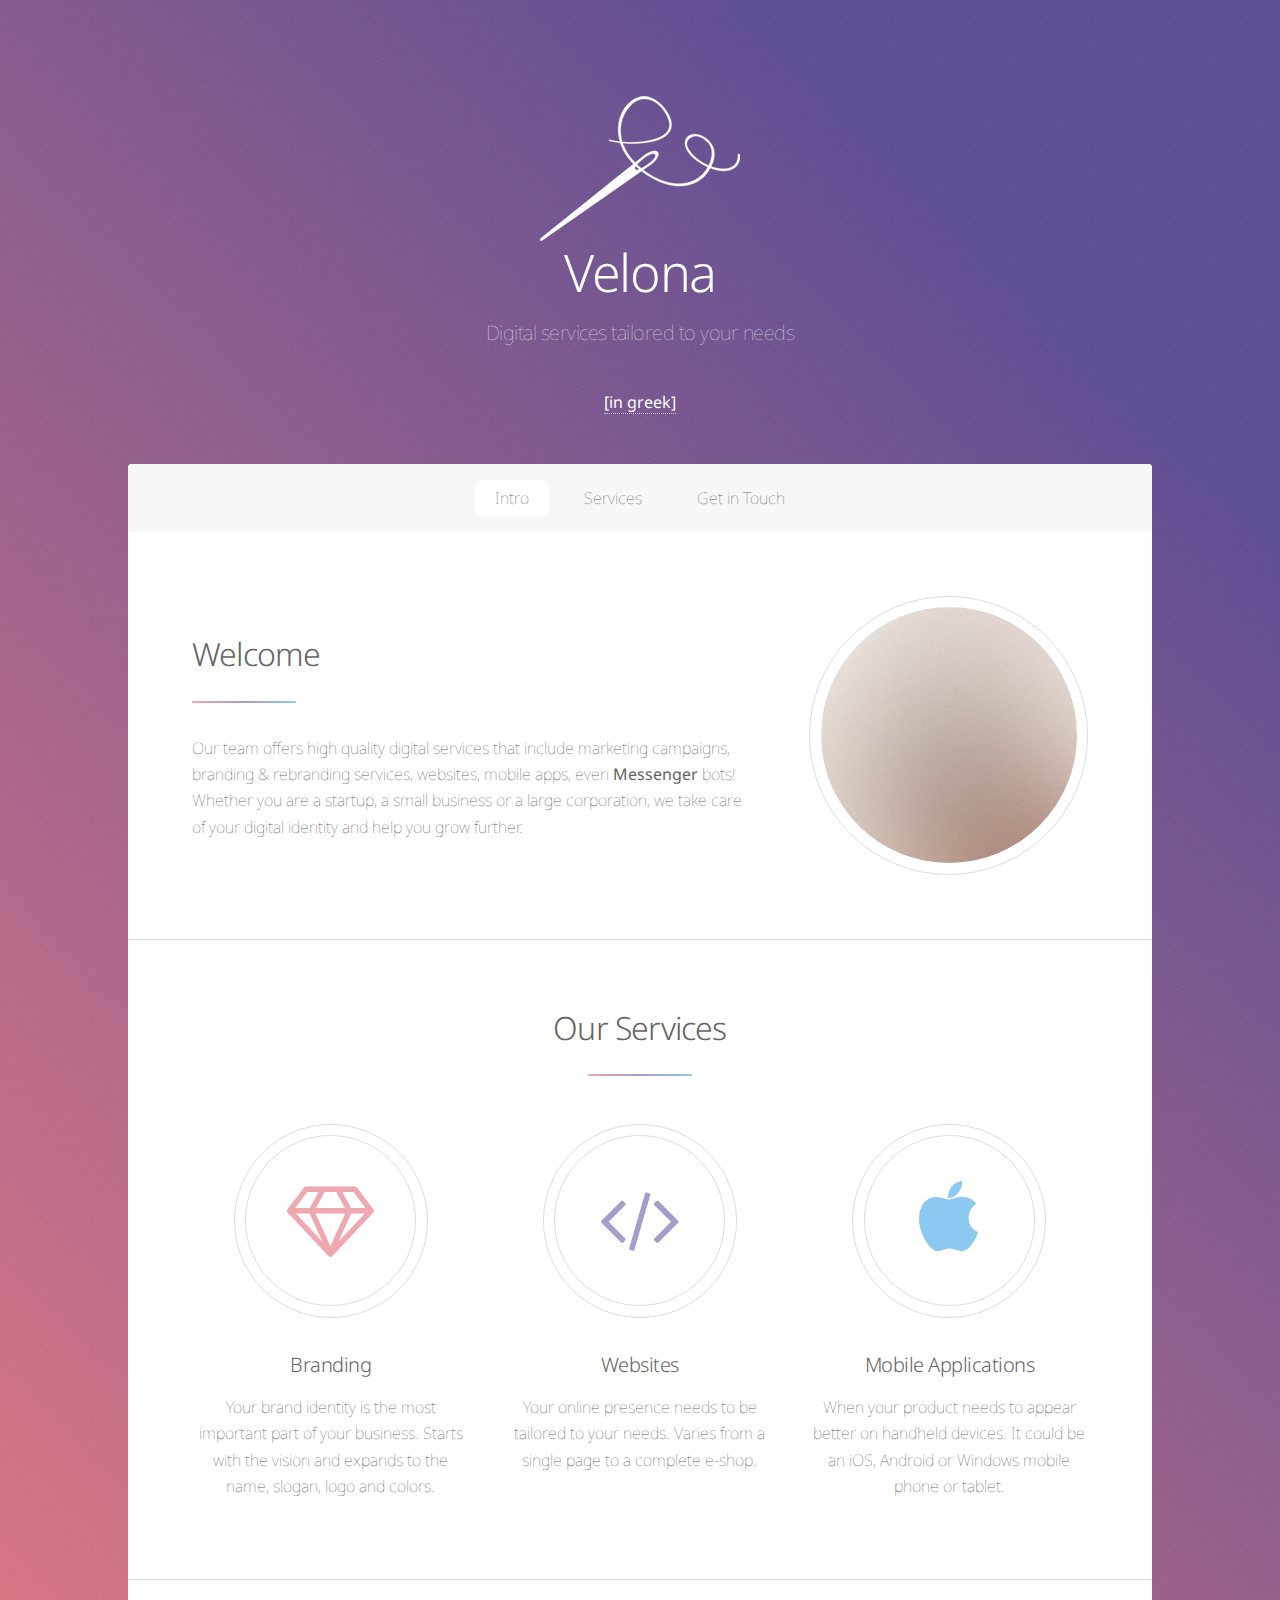
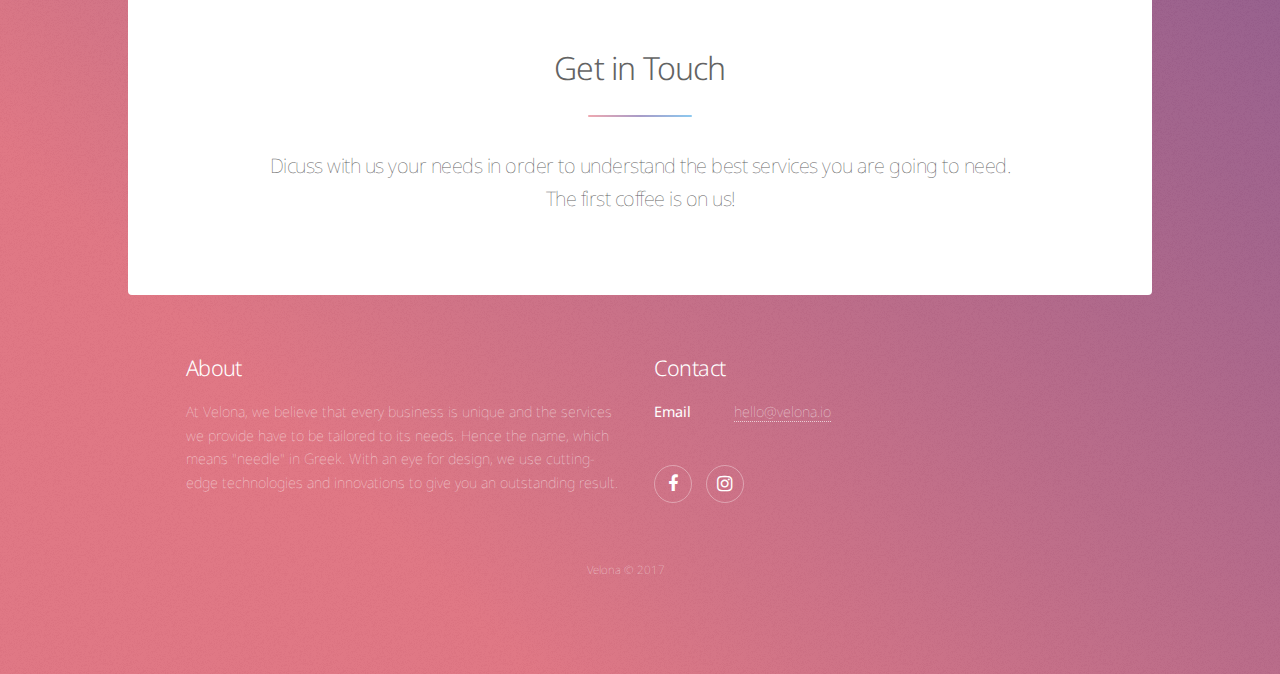
==== commit 51d63165: "Add Instagram link." ====
--- a/en/index.html
+++ b/en/index.html
@@ -105,8 +105,8 @@
 							</dl>
 							<ul class="icons">
 								<li><a href="https://www.facebook.com/velonaio" class="icon fa-facebook alt"><span class="label">Facebook</span></a></li>
-								<li><a href="#" class="icon fa-instagram alt"><span class="label">Instagram</span></a></li>
-								<li><a href="#" class="icon fa-twitter alt"><span class="label">Twitter</span></a></li>
+								<li><a href="https://www.instagram.com/velonaink" class="icon fa-instagram alt"><span class="label">Instagram</span></a></li>
+								<!-- <li><a href="#" class="icon fa-twitter alt"><span class="label">Twitter</span></a></li> -->
 							</ul>
 						</section>
 						<p class="copyright">Velona &copy; 2017</p>
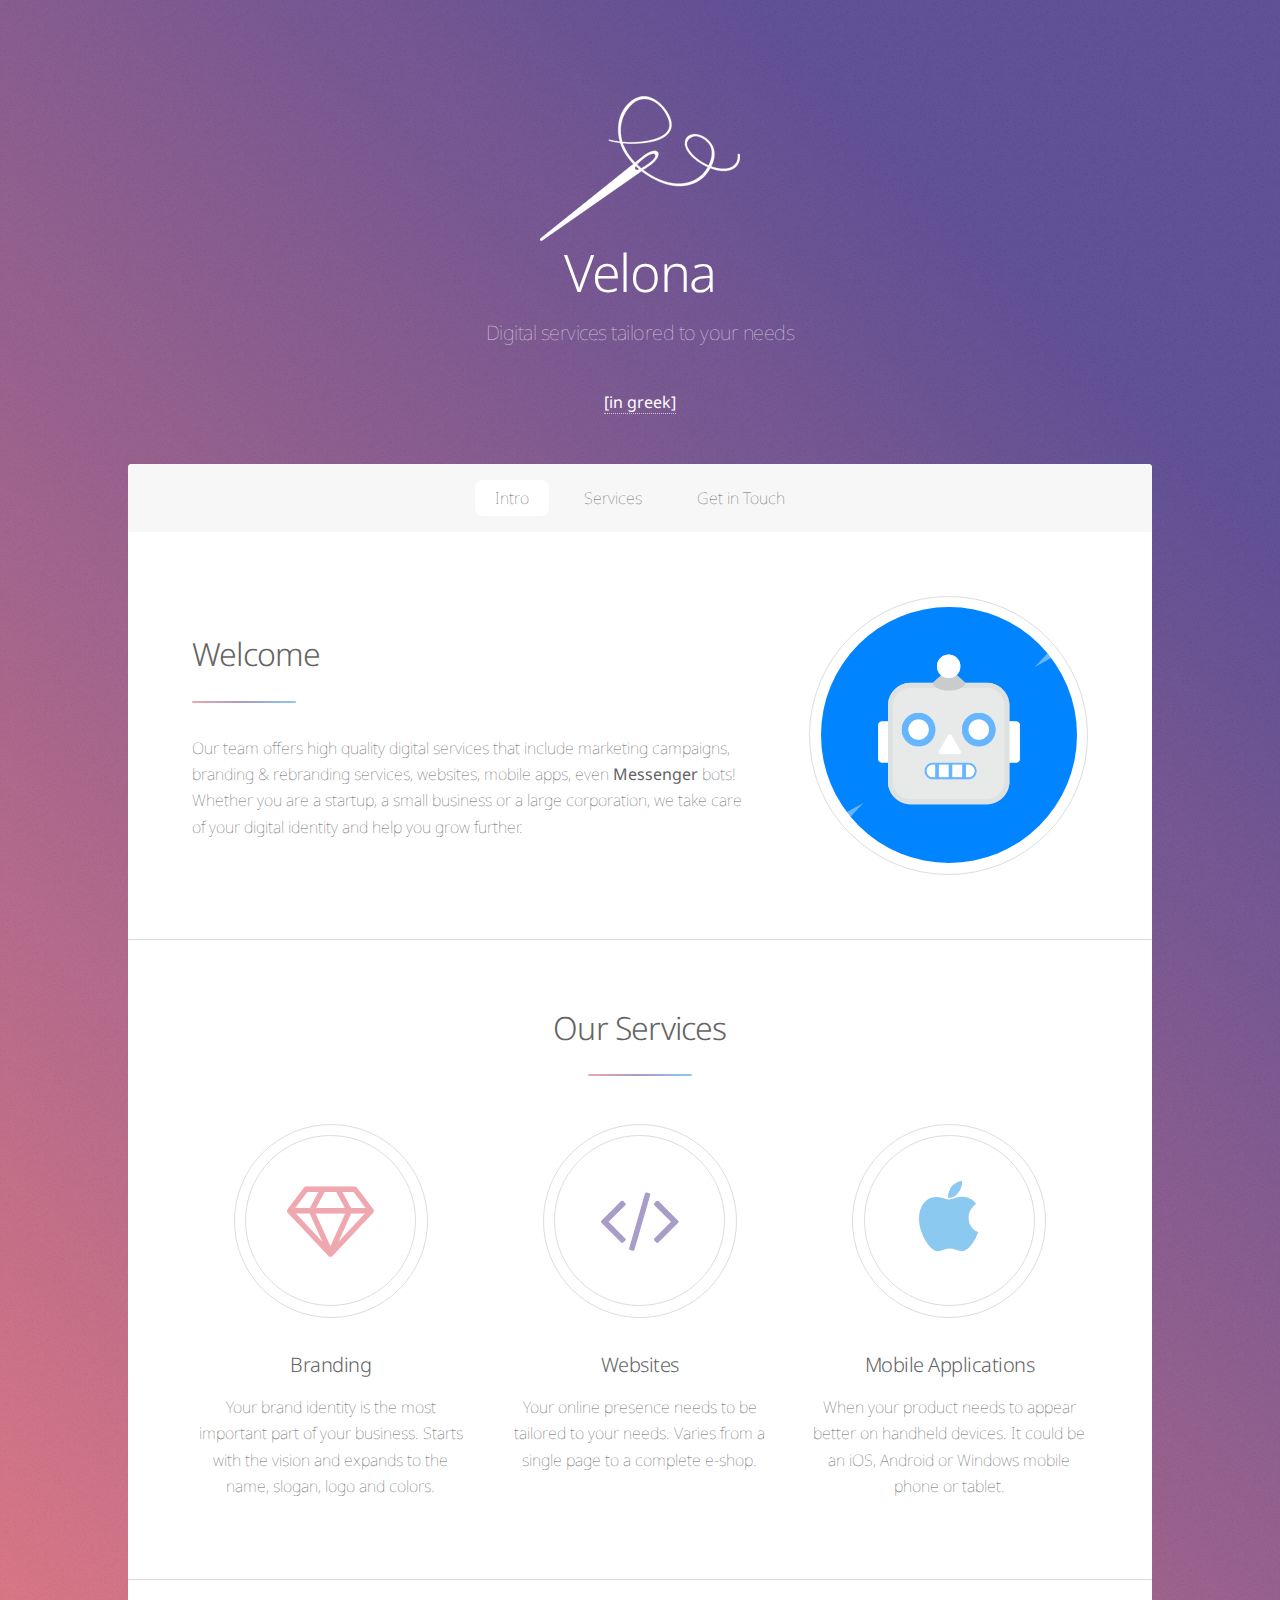
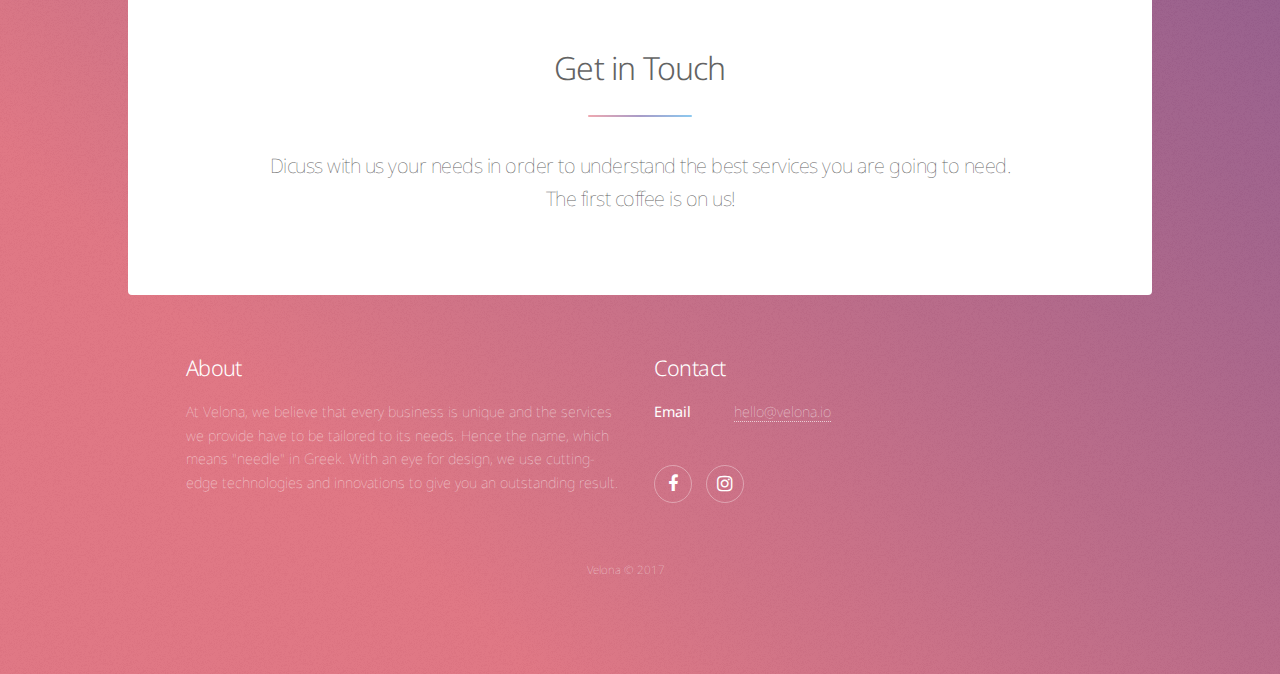
==== commit 9b781b74: "New page and updates." ====
--- a/en/index.html
+++ b/en/index.html
@@ -44,7 +44,7 @@
 										<p>Our team offers high quality digital services that include marketing campaigns, branding & rebranding services,
 										websites, mobile apps, even <b>Messenger</b> bots! Whether you are a startup, a small business or a large corporation, we take care of your digital identity and help you grow further.</p>
 									</div>
-									<span class="image"><img src="../images/pic01.jpg" alt="" /></span>
+									<span class="image"><img src="../images/bot.png" alt="" /></span>
 								</div>
 							</section>
 
@@ -104,7 +104,7 @@
 								<dd><a href="#">hello@velona.io</a></dd>
 							</dl>
 							<ul class="icons">
-								<li><a href="https://www.facebook.com/velonaio" class="icon fa-facebook alt"><span class="label">Facebook</span></a></li>
+								<li><a href="https://www.facebook.com/velonaink" class="icon fa-facebook alt"><span class="label">Facebook</span></a></li>
 								<li><a href="https://www.instagram.com/velonaink" class="icon fa-instagram alt"><span class="label">Instagram</span></a></li>
 								<!-- <li><a href="#" class="icon fa-twitter alt"><span class="label">Twitter</span></a></li> -->
 							</ul>
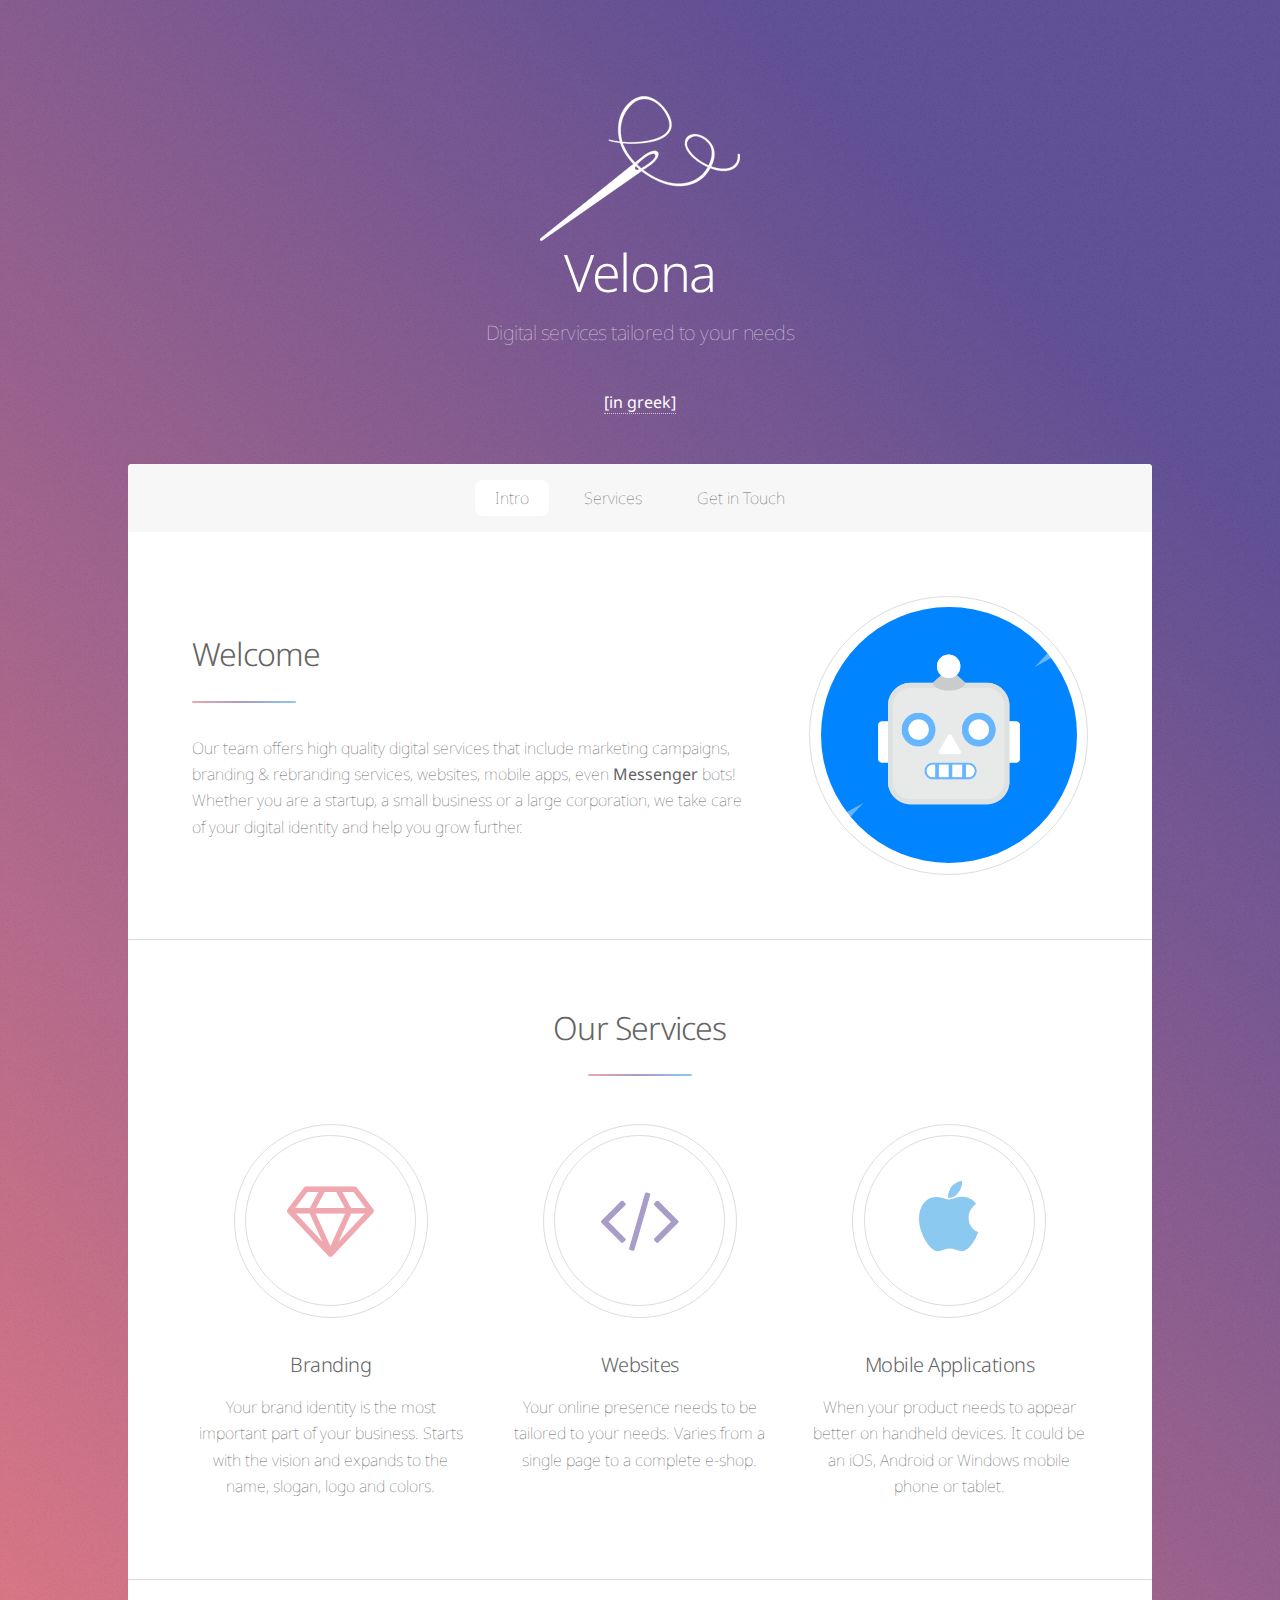
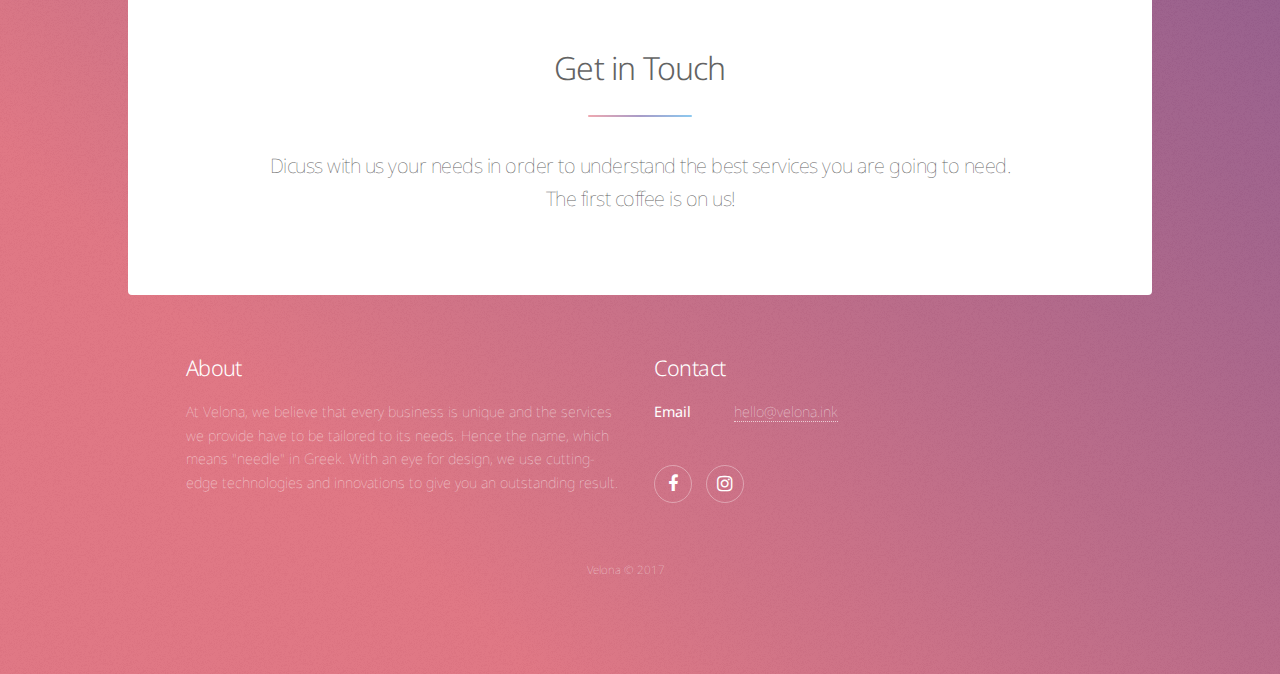
==== commit b25db451: "Fix email." ====
--- a/en/index.html
+++ b/en/index.html
@@ -101,7 +101,7 @@
 							<h2>Contact</h2>
 							<dl class="alt">
 								<dt>Email</dt>
-								<dd><a href="#">hello@velona.io</a></dd>
+								<dd><a href="#">hello@velona.ink</a></dd>
 							</dl>
 							<ul class="icons">
 								<li><a href="https://www.facebook.com/velonaink" class="icon fa-facebook alt"><span class="label">Facebook</span></a></li>
